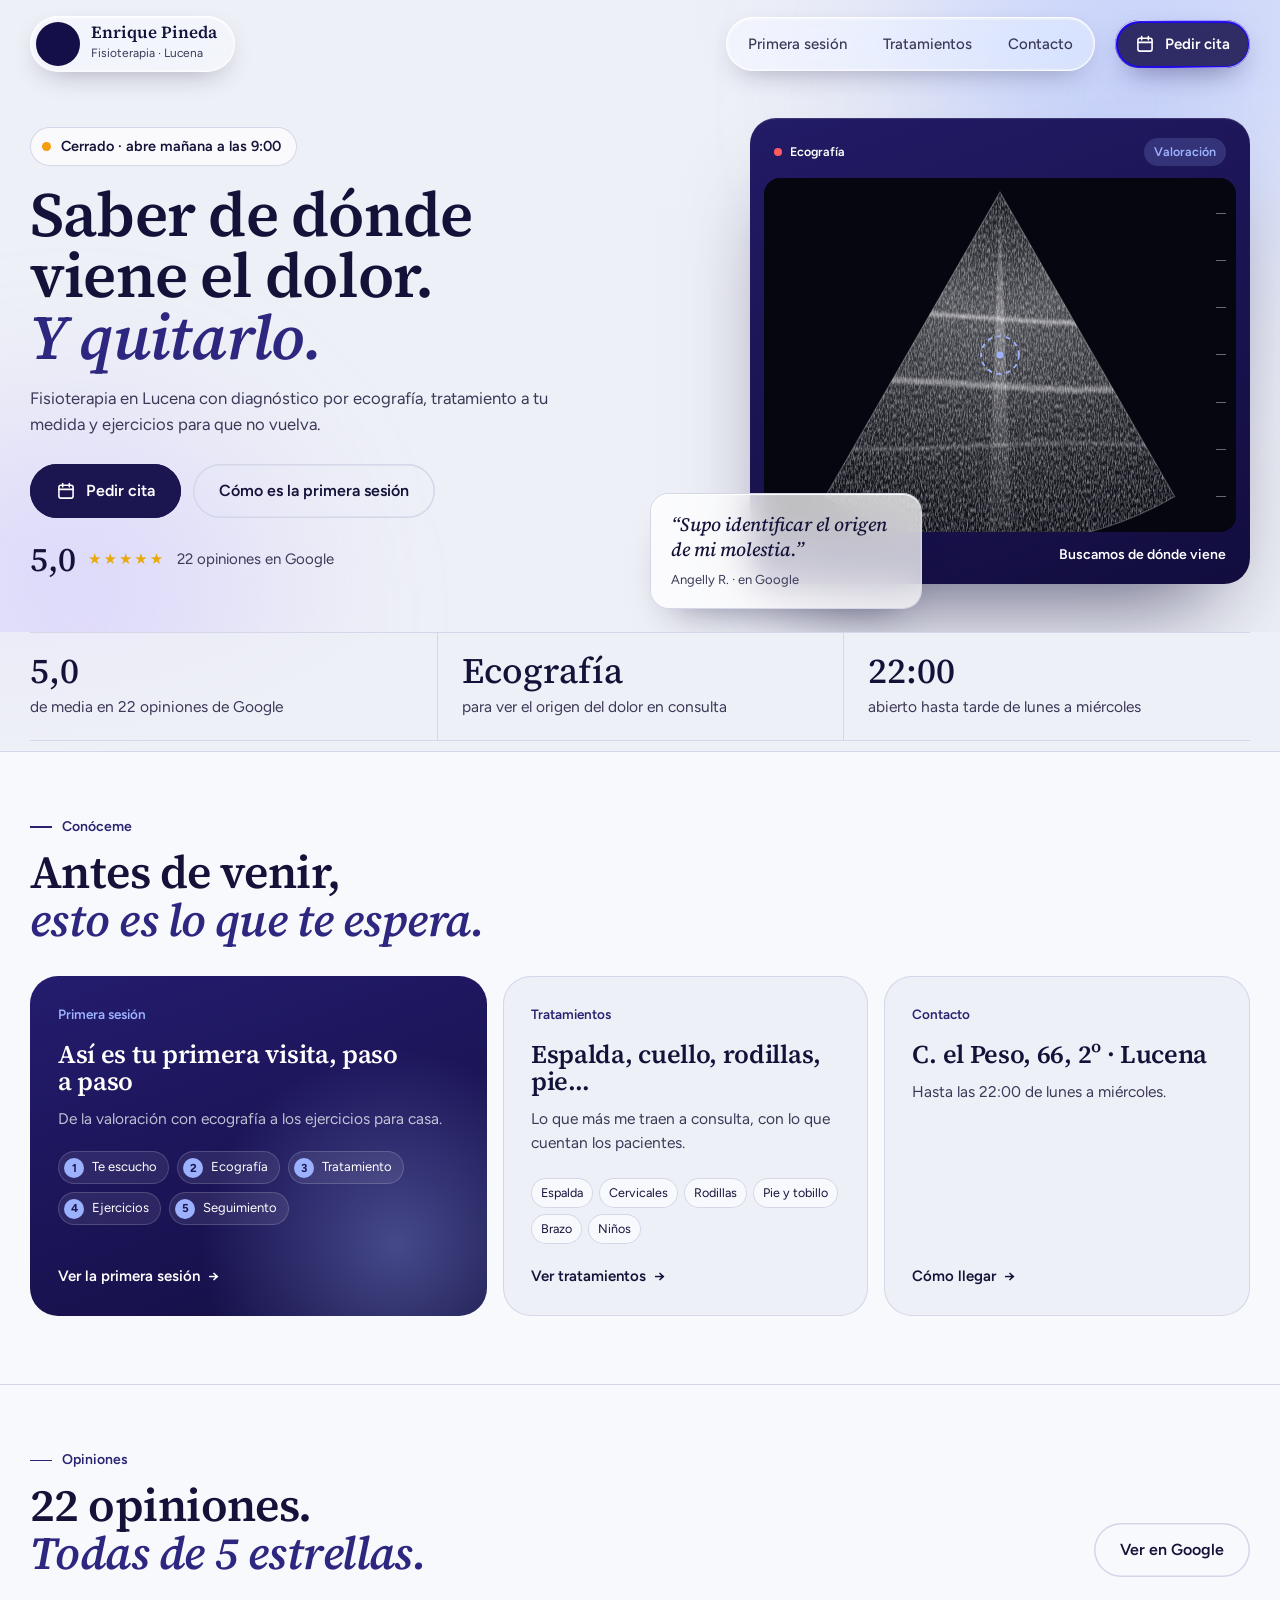
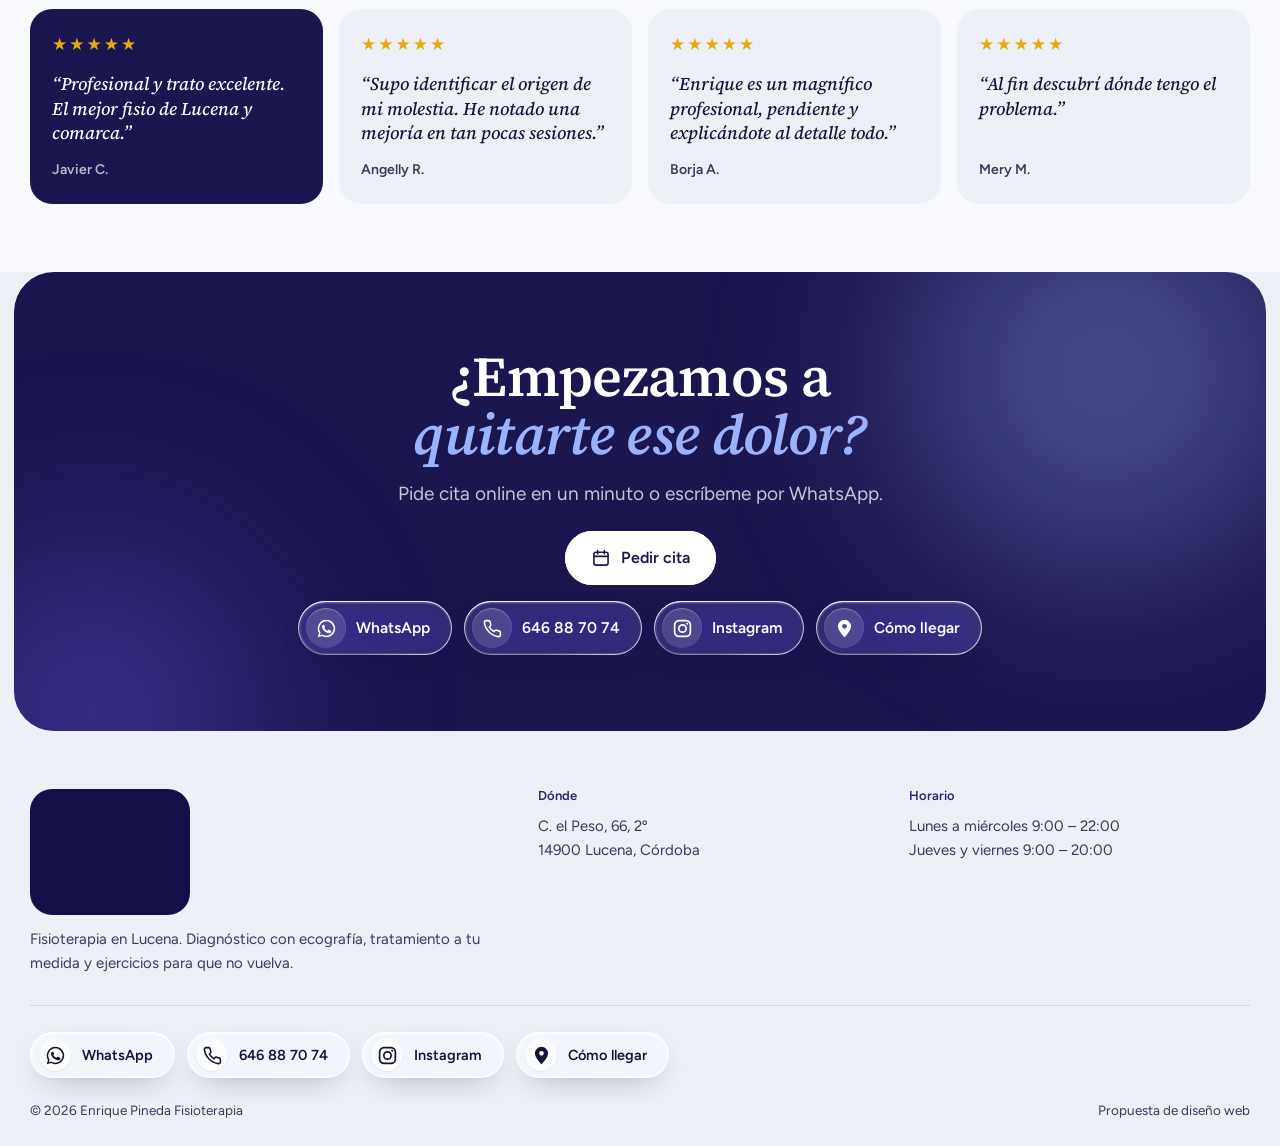
==== index.html @ 6dbaeec6 "Títulos con el corte de texto de la fuente, más legibles Co-Authored-By: Claude Opus 5.5 <noreply@an" ====
<!doctype html><html lang="es"><head><meta charset="utf-8"><meta name="viewport" content="width=device-width,initial-scale=1">
<title>Enrique Pineda Fisioterapia · Fisio en Lucena</title><meta name="description" content="Fisioterapia en Lucena con diagnóstico por ecografía. 5,0 en Google. Abierto de lunes a miércoles hasta las 22:00."><meta name="theme-color" content="#F3F4F9">
<meta property="og:title" content="Enrique Pineda Fisioterapia · Fisio en Lucena"><meta property="og:description" content="Fisioterapia en Lucena con diagnóstico por ecografía. 5,0 en Google. Abierto de lunes a miércoles hasta las 22:00.">
<link rel="preconnect" href="https://fonts.googleapis.com"><link rel="preconnect" href="https://fonts.gstatic.com" crossorigin>
<link href="https://fonts.googleapis.com/css2?family=Source+Serif+4:ital,opsz,wght@0,8..60,400..700;1,8..60,400..600&family=Figtree:wght@400;500;600;700&display=swap" rel="stylesheet"><link rel="stylesheet" href="styles.css?v=9">
<link rel="icon" href="data:image/svg+xml,%3Csvg xmlns='http://www.w3.org/2000/svg' viewBox='0 0 32 32'%3E%3Crect width='32' height='32' rx='8' fill='%231B1550'/%3E%3Ctext x='16' y='22' font-family='Georgia' font-size='15' text-anchor='middle' fill='white'%3EEP%3C/text%3E%3C/svg%3E">
</head><body class="p-index">
<header class="top"><div class="wrap tin">
 <a class="logo vidrio" href="index.html?v=5" aria-label="Enrique Pineda Fisioterapia, inicio"><span class="lg-m"><img src="https://lh3.googleusercontent.com/gps-cs-s/ANWiy9TDPPx5HN5voLu350yyLnsIli0tbsr5EGFkxHIJ2i8C45ZOpgxBuerLYftpqGaePZYivNSWUARKgz8eI27tW5CN52xgbGE5AcU-4WLko_1ixAPlxbzzcXPRCS9EcOjyDguggU-z=w600-k-no" alt="" width="143" height="254"></span><span class="lg-t"><b>Enrique Pineda</b><small>Fisioterapia · Lucena</small></span></a>
 <nav class="nav vidrio" aria-label="Principal"><a href="primera-sesion.html?v=5">Primera sesión</a><a href="tratamientos.html?v=5">Tratamientos</a><a href="contacto.html?v=5">Contacto</a></nav>
 <a class="btn pri hcta vidrio" href="reservar.html?v=5"><svg viewBox="0 0 24 24" aria-hidden="true"><g fill="none" stroke="currentColor" stroke-width="1.9" stroke-linecap="round"><rect x="3.5" y="5" width="17" height="15.5" rx="2.5"/><path d="M3.5 10h17M8 3v4M16 3v4"/></g></svg> Pedir cita</a>
 <button class="burger vidrio" aria-label="Abrir menú" aria-expanded="false" aria-controls="mm"><i></i><i></i></button>
</div></header>
<div class="mm" id="mm" aria-hidden="true"><a class="ml" href="primera-sesion.html?v=5">Primera sesión</a><a class="ml" href="tratamientos.html?v=5">Tratamientos</a><a class="ml" href="contacto.html?v=5">Contacto</a><a class="btn pri" href="reservar.html?v=5">Pedir cita</a></div>
<main>
<section class="hero"><div class="capas" aria-hidden="true"><i></i><i></i></div>
 <div class="wrap hg">
  <div class="htx">
   <p class="estado rv" data-open><span class="dot"></span><span>Lunes a miércoles hasta las 22:00</span></p>
   <h1 class="rv">Saber de dónde<br>viene el dolor.<br><em>Y quitarlo.</em></h1>
   <p class="lead rv">Fisioterapia en Lucena con diagnóstico por ecografía, tratamiento a tu medida y ejercicios para que no vuelva.</p>
   <div class="hb rv"><a class="btn pri" href="reservar.html?v=5"><svg viewBox="0 0 24 24" aria-hidden="true"><g fill="none" stroke="currentColor" stroke-width="1.9" stroke-linecap="round"><rect x="3.5" y="5" width="17" height="15.5" rx="2.5"/><path d="M3.5 10h17M8 3v4M16 3v4"/></g></svg> Pedir cita</a><a class="btn gh" href="primera-sesion.html?v=5">Cómo es la primera sesión</a></div>
   <div class="nota rv"><b>5,0</b><span class="est">★★★★★</span><span>22 opiniones en Google</span></div>
  </div>
  <div class="hfig rv"><div class="eco m1" aria-hidden="true">
 <div class="eco-bar"><span><i></i>Ecografía</span><span data-eco-paso>Valoración</span></div>
 <div class="eco-pan">
  <svg viewBox="0 0 400 300" preserveAspectRatio="xMidYMid meet">
   <defs>
    <filter id="ruidom1" x="0" y="0" width="100%" height="100%"><feTurbulence type="fractalNoise" baseFrequency=".9 .25" numOctaves="3" seed="7"/><feColorMatrix values="0 0 0 0 1  0 0 0 0 1  0 0 0 0 1  0 0 0 1.6 -.55"/></filter>
    <radialGradient id="conom1" cx="200" cy="10" r="300" gradientUnits="userSpaceOnUse"><stop offset="0" stop-color="#fff" stop-opacity=".05"/><stop offset=".35" stop-color="#fff" stop-opacity=".28"/><stop offset=".7" stop-color="#fff" stop-opacity=".12"/><stop offset="1" stop-color="#fff" stop-opacity=".02"/></radialGradient>
    <clipPath id="abanicom1"><path d="M200 12 L52 270 A 296 296 0 0 0 348 270 Z"/></clipPath>
   </defs>
   <g clip-path="url(#abanicom1)">
    <rect width="400" height="300" fill="#05060F"/>
    <rect width="400" height="300" fill="url(#conom1)"/>
    <rect width="400" height="300" filter="url(#ruidom1)" opacity=".55" class="eco-ruido"/>
    <path class="eco-capa" d="M40 120 C 120 100, 280 140, 360 115" />
    <path class="eco-capa c2" d="M40 175 C 140 160, 250 195, 360 170" />
    <path class="eco-capa c3" d="M40 228 C 130 236, 270 214, 360 232" />
    <g class="eco-barrido"><path d="M200 12 L190 300 L210 300 Z" fill="url(#conom1)"/></g>
   </g>
   <path d="M200 12 L52 270 A 296 296 0 0 0 348 270 Z" fill="none" stroke="rgba(255,255,255,.25)" stroke-width="1"/>
   <g class="eco-diana" data-diana transform="translate(200 150)"><circle r="16" fill="none" stroke="#9DB2FF" stroke-width="1.5" stroke-dasharray="4 4"/><circle r="3" fill="#9DB2FF"/></g>
  </svg>
  <div class="eco-esc"><i style="--k:0"></i><i style="--k:1"></i><i style="--k:2"></i><i style="--k:3"></i><i style="--k:4"></i><i style="--k:5"></i><i style="--k:6"></i></div>
 </div>
 <div class="eco-pie"><span>Lucena</span><span data-eco-txt>Buscamos de dónde viene</span></div>
</div>
   <figure class="cita"><blockquote>“Supo identificar el origen de mi molestia.”</blockquote><figcaption>Angelly R. · en Google</figcaption></figure>
  </div>
 </div>
</section>

<section class="datos"><div class="wrap dg">
 <div class="rv"><b>5,0</b><span>de media en 22 opiniones de Google</span></div>
 <div class="rv"><b>Ecografía</b><span>para ver el origen del dolor en consulta</span></div>
 <div class="rv"><b>22:00</b><span>abierto hasta tarde de lunes a miércoles</span></div>
</div></section>

<section class="sec explora"><div class="wrap">
 <div class="sh"><p class="kick rv">Conóceme</p><h2 class="rv">Antes de venir,<br><em>esto es lo que te espera.</em></h2></div>
 <div class="xg">
  <a class="xc xc-1 rv" href="primera-sesion.html?v=5"><span class="xc-k">Primera sesión</span><h3>Así es tu primera visita, paso a paso</h3><p>De la valoración con ecografía a los ejercicios para casa.</p><ol class="xc-mini"><li>Te escucho</li><li>Ecografía</li><li>Tratamiento</li><li>Ejercicios</li><li>Seguimiento</li></ol><span class="xc-go">Ver la primera sesión</span></a>
  <a class="xc xc-2 rv" href="tratamientos.html?v=5"><span class="xc-k">Tratamientos</span><h3>Espalda, cuello, rodillas, pie…</h3><p>Lo que más me traen a consulta, con lo que cuentan los pacientes.</p><div class="xc-tags"><span>Espalda</span><span>Cervicales</span><span>Rodillas</span><span>Pie y tobillo</span><span>Brazo</span><span>Niños</span></div><span class="xc-go">Ver tratamientos</span></a>
  <a class="xc xc-3 rv" href="contacto.html?v=5"><span class="xc-k">Contacto</span><h3>C. el Peso, 66, 2º · Lucena</h3><p>Hasta las 22:00 de lunes a miércoles.</p><span class="xc-go">Cómo llegar</span></a>
 </div>
</div></section>

<section class="sec opin"><div class="wrap">
 <div class="sh fila"><div><p class="kick rv">Opiniones</p><h2 class="rv">22 opiniones.<br><em>Todas de 5 estrellas.</em></h2></div>
  <a class="btn gh rv" href="https://www.google.com/maps/search/?api=1&query=Enrique+Pineda+Fisioterapia+Lucena" target="_blank" rel="noopener">Ver en Google</a></div>
 <div class="og"><figure class="op rv"><span class="est">★★★★★</span><blockquote>“Profesional y trato excelente. El mejor fisio de Lucena y comarca.”</blockquote><figcaption>Javier C.</figcaption></figure><figure class="op rv"><span class="est">★★★★★</span><blockquote>“Supo identificar el origen de mi molestia. He notado una mejoría en tan pocas sesiones.”</blockquote><figcaption>Angelly R.</figcaption></figure><figure class="op rv"><span class="est">★★★★★</span><blockquote>“Enrique es un magnífico profesional, pendiente y explicándote al detalle todo.”</blockquote><figcaption>Borja A.</figcaption></figure><figure class="op rv"><span class="est">★★★★★</span><blockquote>“Al fin descubrí dónde tengo el problema.”</blockquote><figcaption>Mery M.</figcaption></figure></div>
</div></section>

<section class="cierre"><div class="capas" aria-hidden="true"><i></i><i></i></div><div class="wrap ci">
 <h2 class="rv">¿Empezamos a<br><em>quitarte ese dolor?</em></h2>
 <p class="rv">Pide cita online en un minuto o escríbeme por WhatsApp.</p>
 <div class="hb rv"><a class="btn claro" href="reservar.html?v=5"><svg viewBox="0 0 24 24" aria-hidden="true"><g fill="none" stroke="currentColor" stroke-width="1.9" stroke-linecap="round"><rect x="3.5" y="5" width="17" height="15.5" rx="2.5"/><path d="M3.5 10h17M8 3v4M16 3v4"/></g></svg> Pedir cita</a></div>
 <div class="redes rv ci-r"><a class="rd rd-wa" href="https://wa.me/34646887074" target="_blank" rel="noopener"><span class="rd-i"><svg viewBox="0 0 24 24" aria-hidden="true"><path fill="currentColor" d="M12 2a10 10 0 0 0-8.6 15.1L2 22l5-1.3A10 10 0 1 0 12 2zm0 18.2c-1.5 0-3-.4-4.3-1.2l-.3-.2-3 .8.8-2.9-.2-.3A8.2 8.2 0 1 1 12 20.2zm4.5-6.1c-.2-.1-1.5-.7-1.7-.8-.2-.1-.4-.1-.6.1l-.8 1c-.1.2-.3.2-.5.1a6.7 6.7 0 0 1-3.3-2.9c-.3-.4.2-.4.7-1.4.1-.2 0-.3 0-.4l-.8-1.8c-.2-.5-.4-.4-.6-.4h-.5a1 1 0 0 0-.7.3c-.2.3-.9.9-.9 2.2s1 2.6 1.1 2.7c.1.2 1.9 2.9 4.6 4 1.7.7 2.4.8 3.2.7.5-.1 1.5-.6 1.8-1.2.2-.6.2-1.1.1-1.2l-.5-.3z"/></svg></span><span>WhatsApp</span></a><a class="rd rd-tl" href="tel:+34646887074"><span class="rd-i"><svg viewBox="0 0 24 24" aria-hidden="true"><path fill="none" stroke="currentColor" stroke-width="1.8" stroke-linejoin="round" d="M21 16.6v2.8a1.9 1.9 0 0 1-2.1 1.9A18.6 18.6 0 0 1 2.7 5.1 1.9 1.9 0 0 1 4.6 3h2.8a1.9 1.9 0 0 1 1.9 1.6c.1.9.4 1.8.7 2.6a1.9 1.9 0 0 1-.4 2L8.4 10.4a15 15 0 0 0 5.2 5.2l1.2-1.2a1.9 1.9 0 0 1 2-.4c.8.3 1.7.6 2.6.7a1.9 1.9 0 0 1 1.6 1.9z"/></svg></span><span>646 88 70 74</span></a><a class="rd rd-ig" href="https://www.instagram.com/enriquepinedafisioterapia/" target="_blank" rel="noopener"><span class="rd-i"><svg viewBox="0 0 24 24" aria-hidden="true"><g fill="none" stroke="currentColor" stroke-width="1.9"><rect x="3" y="3" width="18" height="18" rx="5"/><circle cx="12" cy="12" r="4.2"/></g><circle cx="17.4" cy="6.6" r="1.2" fill="currentColor"/></svg></span><span>Instagram</span></a><a class="rd rd-gm" href="https://www.google.com/maps/search/?api=1&query=Enrique+Pineda+Fisioterapia+Lucena" target="_blank" rel="noopener"><span class="rd-i"><svg viewBox="0 0 24 24" aria-hidden="true"><path fill="currentColor" d="M12 2a7.5 7.5 0 0 0-7.5 7.5c0 5.6 7.5 12.5 7.5 12.5s7.5-6.9 7.5-12.5A7.5 7.5 0 0 0 12 2zm0 10.2a2.7 2.7 0 1 1 0-5.4 2.7 2.7 0 0 1 0 5.4z"/></svg></span><span>Cómo llegar</span></a></div>
</div></section>
</main>
<footer class="pie"><div class="wrap">
 <div class="pie-g">
  <div><a class="logo-full" href="index.html?v=5" aria-label="Enrique Pineda Fisioterapia, inicio"><img src="https://lh3.googleusercontent.com/gps-cs-s/ANWiy9TDPPx5HN5voLu350yyLnsIli0tbsr5EGFkxHIJ2i8C45ZOpgxBuerLYftpqGaePZYivNSWUARKgz8eI27tW5CN52xgbGE5AcU-4WLko_1ixAPlxbzzcXPRCS9EcOjyDguggU-z=w600-k-no" alt="Logotipo de Enrique Pineda Fisioterapia" width="480" height="848"></a><p>Fisioterapia en Lucena. Diagnóstico con ecografía, tratamiento a tu medida y ejercicios para que no vuelva.</p></div>
  <div><h4>Dónde</h4><p><a href="https://www.google.com/maps/search/?api=1&query=Enrique+Pineda+Fisioterapia+Lucena" target="_blank" rel="noopener">C. el Peso, 66, 2º<br>14900 Lucena, Córdoba</a></p></div>
  <div><h4>Horario</h4><p>Lunes a miércoles 9:00 – 22:00<br>Jueves y viernes 9:00 – 20:00</p></div>
 </div>
 <div class="redes pie-r"><a class="rd rd-wa" href="https://wa.me/34646887074" target="_blank" rel="noopener"><span class="rd-i"><svg viewBox="0 0 24 24" aria-hidden="true"><path fill="currentColor" d="M12 2a10 10 0 0 0-8.6 15.1L2 22l5-1.3A10 10 0 1 0 12 2zm0 18.2c-1.5 0-3-.4-4.3-1.2l-.3-.2-3 .8.8-2.9-.2-.3A8.2 8.2 0 1 1 12 20.2zm4.5-6.1c-.2-.1-1.5-.7-1.7-.8-.2-.1-.4-.1-.6.1l-.8 1c-.1.2-.3.2-.5.1a6.7 6.7 0 0 1-3.3-2.9c-.3-.4.2-.4.7-1.4.1-.2 0-.3 0-.4l-.8-1.8c-.2-.5-.4-.4-.6-.4h-.5a1 1 0 0 0-.7.3c-.2.3-.9.9-.9 2.2s1 2.6 1.1 2.7c.1.2 1.9 2.9 4.6 4 1.7.7 2.4.8 3.2.7.5-.1 1.5-.6 1.8-1.2.2-.6.2-1.1.1-1.2l-.5-.3z"/></svg></span><span>WhatsApp</span></a><a class="rd rd-tl" href="tel:+34646887074"><span class="rd-i"><svg viewBox="0 0 24 24" aria-hidden="true"><path fill="none" stroke="currentColor" stroke-width="1.8" stroke-linejoin="round" d="M21 16.6v2.8a1.9 1.9 0 0 1-2.1 1.9A18.6 18.6 0 0 1 2.7 5.1 1.9 1.9 0 0 1 4.6 3h2.8a1.9 1.9 0 0 1 1.9 1.6c.1.9.4 1.8.7 2.6a1.9 1.9 0 0 1-.4 2L8.4 10.4a15 15 0 0 0 5.2 5.2l1.2-1.2a1.9 1.9 0 0 1 2-.4c.8.3 1.7.6 2.6.7a1.9 1.9 0 0 1 1.6 1.9z"/></svg></span><span>646 88 70 74</span></a><a class="rd rd-ig" href="https://www.instagram.com/enriquepinedafisioterapia/" target="_blank" rel="noopener"><span class="rd-i"><svg viewBox="0 0 24 24" aria-hidden="true"><g fill="none" stroke="currentColor" stroke-width="1.9"><rect x="3" y="3" width="18" height="18" rx="5"/><circle cx="12" cy="12" r="4.2"/></g><circle cx="17.4" cy="6.6" r="1.2" fill="currentColor"/></svg></span><span>Instagram</span></a><a class="rd rd-gm" href="https://www.google.com/maps/search/?api=1&query=Enrique+Pineda+Fisioterapia+Lucena" target="_blank" rel="noopener"><span class="rd-i"><svg viewBox="0 0 24 24" aria-hidden="true"><path fill="currentColor" d="M12 2a7.5 7.5 0 0 0-7.5 7.5c0 5.6 7.5 12.5 7.5 12.5s7.5-6.9 7.5-12.5A7.5 7.5 0 0 0 12 2zm0 10.2a2.7 2.7 0 1 1 0-5.4 2.7 2.7 0 0 1 0 5.4z"/></svg></span><span>Cómo llegar</span></a></div>
 <div class="pie-b"><span>© 2026 Enrique Pineda Fisioterapia</span><span>Propuesta de diseño web</span></div>
</div></footer>
<script>window.EP_HOURS=[[["9:00", "22:00"]], [["9:00", "22:00"]], [["9:00", "22:00"]], [["9:00", "20:00"]], [["9:00", "20:00"]], [], []];window.EP_WA="https://wa.me/34646887074";</script>
<script src="app.js?v=5"></script></body></html>
---- styles.css ----
:root{
 --papel:#EEF0F7;--blanco:#F8F9FD;--marino:#1B1550;--marino2:#2A2370;--hielo:#DFE4F5;--luz:#9DB2FF;
 --tinta:#15123A;--tinta2:#3B3958;--linea:#D3D7E8;
 --s:"Source Serif 4",Georgia,serif;--b:"Figtree",system-ui,sans-serif;--ease:cubic-bezier(.2,.75,.2,1)
}
*,*::before,*::after{box-sizing:border-box;margin:0;padding:0}
html{overflow-x:clip;scroll-behavior:smooth;-webkit-text-size-adjust:100%}
body{font:400 17px/1.6 var(--b);color:var(--tinta);background:var(--papel);-webkit-font-smoothing:antialiased;overflow-x:clip}
img{display:block;max-width:100%}
a{color:inherit}
h1,h2,h3{font-family:var(--s);font-weight:500;letter-spacing:-.02em;line-height:1;font-optical-sizing:auto}
h1 em,h2 em{font-style:italic;font-weight:400;color:var(--marino2)}
h2{font-size:clamp(42px,5.4vw,76px)}
.wrap{width:min(1220px,100% - 48px);margin-inline:auto;position:relative}
.kick{display:flex;align-items:center;gap:10px;font:600 14px/1 var(--b);color:var(--marino2);margin-bottom:22px}
.kick::before{content:"";width:22px;height:1.5px;background:currentColor}
.lead{font-size:clamp(17px,1.5vw,20px);line-height:1.55;color:var(--tinta2);max-width:32em}
.mu{color:var(--tinta2)}.sm{font-size:14px}
:focus-visible{outline:2px solid var(--marino2);outline-offset:3px;border-radius:6px}

/* botones */
.btn{--bg:var(--marino);--fg:#fff;display:inline-flex;align-items:center;justify-content:center;gap:10px;height:54px;padding:0 26px;border-radius:999px;border:0;background:var(--bg);color:var(--fg);box-shadow:inset 0 0 0 1.5px var(--bd,var(--bg));font:600 16px/1 var(--b);text-decoration:none;cursor:pointer;transition:background .25s,color .25s,box-shadow .25s,transform .2s var(--ease)}
.btn svg{width:20px;height:20px}
.btn:active{transform:scale(.97)}
.btn.pri:hover{--bg:var(--marino2)}
.btn.gh{--bg:transparent;--fg:var(--tinta);--bd:var(--linea)}
.btn.gh:hover{--bd:var(--tinta)}
.btn.claro{--bg:#fff;--fg:var(--marino)}
.btn.claro:hover{--bg:var(--hielo)}
.btn.full{width:100%}
.btn:disabled{opacity:.4;cursor:not-allowed}
.hb{display:flex;flex-wrap:wrap;gap:12px}

/* vidrio del header: los bordes reflejan lo de detrás */
.vidrio{position:relative;isolation:isolate;--ang:135deg;background:rgba(255,255,255,.32);backdrop-filter:blur(16px) saturate(1.7);-webkit-backdrop-filter:blur(16px) saturate(1.7);box-shadow:inset 0 1px 1px rgba(255,255,255,.75),inset 0 -1px 1px rgba(255,255,255,.2),0 10px 30px -14px rgba(21,18,58,.45)}
.vidrio::before,.rd::before{content:"";position:absolute;inset:0;border-radius:inherit;padding:2.5px;backdrop-filter:blur(.6px) brightness(1.55) saturate(2.4) contrast(1.15);-webkit-backdrop-filter:blur(.6px) brightness(1.55) saturate(2.4) contrast(1.15);-webkit-mask:linear-gradient(#000 0 0) content-box,linear-gradient(#000 0 0);-webkit-mask-composite:xor;mask:linear-gradient(#000 0 0) content-box exclude,linear-gradient(#000 0 0);pointer-events:none;z-index:1}
.vidrio::after,.rd::after{content:"";position:absolute;inset:0;border-radius:inherit;padding:1.2px;background:linear-gradient(var(--ang),rgba(255,255,255,.95),rgba(255,255,255,.08) 32%,rgba(255,255,255,0) 55%,rgba(255,255,255,.55) 85%,rgba(255,255,255,.9));-webkit-mask:linear-gradient(#000 0 0) content-box,linear-gradient(#000 0 0);-webkit-mask-composite:xor;mask:linear-gradient(#000 0 0) content-box exclude,linear-gradient(#000 0 0);pointer-events:none;z-index:2}

/* cabecera */
.top{position:sticky;top:0;z-index:50;padding-top:12px}
.tin{display:flex;align-items:center;gap:20px;height:64px}
.logo{display:flex;align-items:center;gap:11px;text-decoration:none;color:var(--tinta)}
.logo.vidrio{padding:6px 18px 6px 6px;border-radius:999px}
.lg-m{position:relative;flex:none;width:44px;height:44px;border-radius:50%;overflow:hidden;background:#140F48}
.lg-m img{position:absolute;width:104px;max-width:none;height:auto;left:-30px;top:-45px}
.lg-t b{display:block;font:600 17px/1.05 var(--s)}
.lg-t small{display:block;font-size:12px;color:var(--tinta2);margin-top:2px}
.nav.vidrio{display:flex;gap:2px;margin-left:auto;padding:5px;border-radius:999px}
.nav a{padding:10px 17px;border-radius:999px;font-weight:500;font-size:15px;text-decoration:none;color:var(--tinta2);transition:background .25s,color .25s}
.nav a:hover{color:var(--tinta);background:rgba(255,255,255,.6)}
.nav a[aria-current=page]{background:var(--marino);color:#fff}
.hcta.vidrio{height:48px;padding:0 20px;font-size:15px;background:rgba(27,21,80,.88);box-shadow:inset 0 1px 1px rgba(255,255,255,.35),0 12px 30px -12px rgba(27,21,80,.6)}
.burger{display:none;margin-left:auto;width:48px;height:48px;border:0;border-radius:999px;cursor:pointer}
.burger i{position:absolute;left:15px;right:15px;height:1.8px;background:var(--tinta);z-index:3;transition:transform .3s var(--ease)}
.burger i:first-child{top:20px}.burger i:last-child{top:27px}
.burger[aria-expanded=true] i:first-child{transform:translateY(3.5px) rotate(45deg)}
.burger[aria-expanded=true] i:last-child{transform:translateY(-3.5px) rotate(-45deg)}
.mm{position:fixed;inset:76px 0 0;z-index:49;background:rgba(243,244,249,.96);backdrop-filter:blur(18px);padding:24px 16px;display:flex;flex-direction:column;opacity:0;visibility:hidden;transform:translateY(-8px);transition:.3s var(--ease)}
.mm.on{opacity:1;visibility:visible;transform:none}
.mm a.ml{font:500 36px/1.15 var(--s);text-decoration:none;padding:12px 0;border-bottom:1px solid var(--linea)}
.mm .btn{margin-top:24px}

/* capas de luz */
.capas{position:absolute;inset:0;overflow:hidden;pointer-events:none;z-index:0}
.capas i{position:absolute;border-radius:50%;filter:blur(70px)}
.capas i:first-child{width:640px;height:640px;right:-160px;top:-220px;background:radial-gradient(circle,rgba(157,178,255,.55),transparent 66%);animation:d1 22s ease-in-out infinite alternate}
.capas i:last-child{width:560px;height:560px;left:-200px;bottom:-260px;background:radial-gradient(circle,rgba(200,190,255,.5),transparent 66%);animation:d2 26s ease-in-out infinite alternate}
@keyframes d1{to{transform:translate(-80px,90px) scale(1.1)}}
@keyframes d2{to{transform:translate(110px,-60px) scale(.92)}}

/* hero */
.hero{position:relative;margin-top:-76px;padding:150px 0 90px;overflow:hidden;isolation:isolate}
.hero>.wrap{z-index:1}
.hg{display:grid;grid-template-columns:1.05fr .95fr;gap:56px;align-items:center}
.estado{display:inline-flex;align-items:center;gap:10px;padding:8px 16px 8px 12px;border-radius:999px;background:rgba(255,255,255,.7);box-shadow:inset 0 0 0 1px var(--linea);font-size:14.5px;font-weight:600;margin-bottom:26px}
.estado .dot{width:9px;height:9px;border-radius:50%;background:#22C55E;box-shadow:0 0 0 0 rgba(34,197,94,.5);animation:late 2s infinite}
.estado.cl .dot{background:#F59E0B;animation:none}
@keyframes late{70%{box-shadow:0 0 0 9px rgba(34,197,94,0)}}
.hero h1{font-size:clamp(50px,6.6vw,96px);margin-bottom:26px;line-height:.98}
.hero h1 em{display:inline-block}
.hero .lead{margin-bottom:34px}
.nota{display:flex;align-items:center;gap:12px;margin-top:36px;font-size:15px;color:var(--tinta2)}
.nota b{font:500 34px/1 var(--s);color:var(--tinta)}
.est{color:#E8A90C;letter-spacing:2px}
.hfig{position:relative}
.cita{position:absolute;left:-46px;bottom:-34px;max-width:270px;padding:18px 20px;border-radius:18px;background:rgba(255,255,255,.75);backdrop-filter:blur(16px);-webkit-backdrop-filter:blur(16px);box-shadow:inset 0 1px 1px #fff,0 0 0 1px var(--linea),0 24px 40px -24px rgba(21,18,58,.5);animation:flota 7s ease-in-out infinite}
.cita blockquote{font:italic 500 19px/1.3 var(--s)}
.cita figcaption{font-size:13px;color:var(--tinta2);margin-top:8px}
@keyframes flota{50%{transform:translateY(-10px)}}

/* monitor de ecografía */
.eco{border-radius:26px;background:linear-gradient(160deg,#221B66,#120D3E);padding:14px;box-shadow:0 50px 90px -40px rgba(21,18,58,.7),inset 0 1px 1px rgba(255,255,255,.15);color:#fff}
.eco-bar,.eco-pie{display:flex;justify-content:space-between;align-items:center;padding:6px 10px 12px;font-size:12.5px;font-weight:600;color:rgba(255,255,255,.7)}
.eco-pie{padding:12px 10px 4px}
.eco-bar span:first-child{display:flex;align-items:center;gap:8px;color:#fff}
.eco-bar span:first-child i{width:8px;height:8px;border-radius:50%;background:#FF5A5F;animation:rec 1.4s infinite}
@keyframes rec{50%{opacity:.25}}
.eco-bar [data-eco-paso]{padding:4px 10px;border-radius:999px;background:rgba(157,178,255,.18);color:var(--luz)}
.eco-pie [data-eco-txt]{color:#fff;font-size:14px}
.eco-pan{position:relative;border-radius:16px;overflow:hidden;background:#05060F}
.eco-pan svg{display:block;width:100%;height:auto}
.eco-capa{fill:none;stroke:rgba(255,255,255,.55);stroke-width:3;filter:blur(1.2px)}
.eco-capa.c2{stroke:rgba(255,255,255,.38);stroke-width:5}
.eco-capa.c3{stroke:rgba(255,255,255,.3);stroke-width:2}
.eco-barrido{transform-origin:200px 12px;animation:barre 4.5s ease-in-out infinite alternate}
@keyframes barre{from{transform:rotate(-27deg)}to{transform:rotate(27deg)}}
.eco-ruido{animation:parpa .18s steps(2) infinite}
@keyframes parpa{50%{opacity:.48}}
.eco-diana{transition:transform 1s var(--ease)}
.eco-diana circle:first-child{transform-origin:0 0;animation:diana 1.8s ease-in-out infinite}
@keyframes diana{50%{transform:scale(1.25);opacity:.6}}
.eco-esc{position:absolute;right:10px;top:10%;bottom:10%;display:flex;flex-direction:column;justify-content:space-between}
.eco-esc i{display:block;width:10px;height:1px;background:rgba(255,255,255,.4)}

/* datos */
.datos{padding:10px 0 40px}
.dg{display:grid;grid-template-columns:repeat(3,1fr);border-top:1px solid var(--linea);border-bottom:1px solid var(--linea)}
.dg>div{padding:30px 28px;display:flex;flex-direction:column;gap:6px}
.dg>div+div{border-left:1px solid var(--linea)}
.dg>div:first-child{padding-left:0}
.dg b{font:500 clamp(34px,3.6vw,50px)/1 var(--s)}
.dg span{color:var(--tinta2);font-size:15.5px}

/* primera sesión: escena fijada */
.historia{position:relative;height:520vh;background:var(--blanco);border-top:1px solid var(--linea)}
.hs-stage{position:sticky;top:0;height:100vh;overflow:hidden;display:flex;align-items:center}
.hs-g{display:grid;grid-template-columns:1fr 1fr;gap:60px;align-items:center;padding-top:40px}
.hs-t{position:relative;padding-left:32px}
.hs-barra{position:absolute;left:0;top:44px;bottom:0;width:3px;border-radius:3px;background:var(--linea);overflow:hidden}
.hs-barra i{position:absolute;inset:0;background:var(--marino);transform-origin:top;transform:scaleY(0)}
.hs-pasos{list-style:none;position:relative;min-height:440px}
.hs-pasos li{position:absolute;inset:0 0 auto 0;will-change:transform,opacity}
.hs-pasos li>span{display:block;font:600 14px/1 var(--b);color:var(--marino2);margin-bottom:16px}
.hs-pasos h2{font-size:clamp(40px,4.6vw,66px);margin-bottom:18px}
.hs-pasos p{font-size:18.5px;color:var(--tinta2);max-width:26em}
.hs-pasos blockquote{margin-top:26px;padding:18px 22px;border-radius:16px;background:var(--papel);font:italic 500 20px/1.35 var(--s);max-width:28em;box-shadow:inset 3px 0 0 var(--marino)}
.hs-pasos cite{display:block;font:500 13.5px/1 var(--b);font-style:normal;color:var(--tinta2);margin-top:10px}

/* qué trato */
.sec{position:relative;padding:120px 0}
.sh{margin-bottom:54px;max-width:760px}
.sh.fila{max-width:none;display:flex;justify-content:space-between;align-items:flex-end;gap:24px}
.tg{display:grid;grid-template-columns:repeat(3,1fr);gap:16px}
.tc{position:relative;padding:30px 28px;border-radius:24px;background:var(--blanco);box-shadow:inset 0 0 0 1px var(--linea);display:flex;flex-direction:column;transition:transform .35s var(--ease),box-shadow .35s}
.tc:hover{transform:translateY(-4px);box-shadow:inset 0 0 0 1px var(--luz),0 26px 40px -30px rgba(21,18,58,.5)}
.tc-n{font:600 13px/1 var(--b);color:var(--marino2);margin-bottom:34px}
.tc h3{font-size:30px;margin-bottom:10px}
.tc p{color:var(--tinta2);font-size:15.5px;flex:1}
.tc blockquote{margin-top:22px;padding-top:18px;border-top:1px dashed var(--linea);font:italic 500 17px/1.35 var(--s)}
.tc cite{display:block;font:500 13px/1 var(--b);font-style:normal;color:var(--tinta2);margin-top:8px}

/* opiniones */
.opin{background:var(--blanco);border-top:1px solid var(--linea)}
.og{display:grid;grid-template-columns:repeat(4,1fr);gap:16px}
.op{padding:28px;border-radius:22px;background:var(--papel);display:flex;flex-direction:column;gap:14px}
.op blockquote{font:italic 500 20px/1.35 var(--s);flex:1}
.op figcaption{font-size:14px;font-weight:600;color:var(--tinta2)}
.op:first-child{background:var(--marino);color:#fff}
.op:first-child figcaption{color:rgba(255,255,255,.7)}

/* cierre */
.cierre{position:relative;padding:130px 0;background:var(--marino);color:#fff;text-align:center;overflow:hidden;isolation:isolate;margin:0 14px 14px;border-radius:40px}
.cierre .capas i:first-child{background:radial-gradient(circle,rgba(157,178,255,.45),transparent 66%)}
.cierre .capas i:last-child{background:radial-gradient(circle,rgba(120,100,255,.4),transparent 66%)}
.cierre>.wrap{z-index:1}
.cierre h2{font-size:clamp(44px,6vw,86px);margin-bottom:20px}
.cierre h2 em{color:var(--luz)}
.cierre p{color:rgba(255,255,255,.75);font-size:19px;margin-bottom:30px}
.cierre .hb{justify-content:center}

/* páginas interiores */
.ph{position:relative;margin-top:-76px;padding:170px 0 80px;overflow:hidden;isolation:isolate}
.ph>.wrap{z-index:1}
.ph h1{font-size:clamp(52px,7vw,104px);margin-bottom:22px}
.vg{display:grid;grid-template-columns:1fr 1.1fr;gap:60px;align-items:start}
.dir{font:500 clamp(30px,3vw,42px)/1.1 var(--s);margin-bottom:10px}
.hours{list-style:none;margin-bottom:16px}
.hours li{display:flex;justify-content:space-between;padding:12px 0;border-bottom:1px solid var(--linea)}
.hours b{font-weight:500}
.hours li.today{color:var(--marino2);font-weight:700}
.hours li.today span::after{content:" · hoy"}
.mapbox{height:520px;border-radius:26px;overflow:hidden;box-shadow:inset 0 0 0 1px var(--linea)}
.mapbox iframe{width:100%;height:100%;border:0;filter:saturate(.7) hue-rotate(10deg)}

/* botones de contacto: vidrio, color al pasar */
.redes{display:flex;flex-wrap:wrap;gap:12px}
.rd{--c:#25D366;--fg:#fff;--ang:135deg;position:relative;isolation:isolate;display:inline-flex;align-items:center;gap:10px;height:54px;padding:0 22px 0 8px;border-radius:999px;text-decoration:none;font:600 15.5px/1 var(--b);color:var(--tinta);background:rgba(255,255,255,.34);backdrop-filter:blur(16px) saturate(1.7);-webkit-backdrop-filter:blur(16px) saturate(1.7);box-shadow:inset 0 1px 1px rgba(255,255,255,.75),inset 0 -1px 1px rgba(255,255,255,.2),0 10px 30px -14px rgba(21,18,58,.45);transition:background .35s,color .3s,box-shadow .35s,transform .25s var(--ease)}
.rd-i{display:grid;place-items:center;width:40px;height:40px;border-radius:50%;background:rgba(255,255,255,.6);box-shadow:inset 0 1px 1px #fff,inset 0 0 0 1px rgba(21,18,58,.08);transition:background .35s}
.rd-i svg{width:21px;height:21px}
.rd:hover,.rd:focus-visible{background:var(--bgc,color-mix(in srgb,var(--c) 88%,transparent));color:var(--fg);box-shadow:inset 0 1px 1px rgba(255,255,255,.55),0 14px 30px -12px var(--c);transform:translateY(-2px)}
.rd:hover .rd-i,.rd:focus-visible .rd-i{background:rgba(255,255,255,.24)}
.rd-wa{--c:#25D366}.rd-tl{--c:#0A84FF}.rd-gm{--c:#EA4335}
.rd-ig{--c:#DD2A7B;--bgc:linear-gradient(45deg,#F58529,#DD2A7B 45%,#8134AF 75%,#515BD4)}
.cierre .rd{color:#fff;background:rgba(255,255,255,.1)}
.cierre .rd-i{background:rgba(255,255,255,.14);box-shadow:inset 0 1px 1px rgba(255,255,255,.3)}
.ci-r{justify-content:center;margin-top:16px}
.redes.grande{display:grid;grid-template-columns:repeat(4,1fr);gap:14px;margin-bottom:80px}
.redes.grande .rd{height:auto;flex-direction:column;align-items:flex-start;gap:30px;padding:22px;border-radius:24px;font:500 26px/1 var(--s)}
.redes.grande .rd-i{width:54px;height:54px}.redes.grande .rd-i svg{width:26px;height:26px}
.pie-r{padding:26px 0 0}.pie-r .rd{height:46px;font-size:14.5px}.pie-r .rd-i{width:34px;height:34px}

/* reservar */
.bk{display:grid;grid-template-columns:1fr 340px;gap:50px;align-items:start}
.bf{min-width:0}
.bf fieldset{border:0;margin:0 0 20px;padding:32px;background:var(--blanco);border-radius:26px;box-shadow:inset 0 0 0 1px var(--linea);min-width:0}
.bf legend{float:left;width:100%;display:flex;align-items:center;gap:14px;font:500 30px/1 var(--s);margin-bottom:22px}
.bf legend span{display:grid;place-items:center;width:36px;height:36px;border-radius:50%;background:var(--marino);color:#fff;font:600 15px/1 var(--b)}
.ops{clear:both;display:grid;grid-template-columns:1fr 1fr;gap:10px}
.opt{display:flex;flex-direction:column;align-items:flex-start;gap:4px;text-align:left;padding:16px 18px;border-radius:16px;border:0;box-shadow:inset 0 0 0 1.5px var(--linea);background:var(--papel);cursor:pointer;font:inherit;color:inherit;transition:.2s}
.opt b{font-weight:600}
.opt small{font-size:13.5px;color:var(--tinta2)}
.opt:hover{box-shadow:inset 0 0 0 1.5px var(--marino2)}
.opt.on{background:var(--marino);color:#fff;box-shadow:none}.opt.on small{color:rgba(255,255,255,.7)}
.days{clear:both;display:flex;gap:8px;overflow-x:auto;padding-bottom:10px;margin-bottom:16px}
.days button{flex:none;width:64px;padding:12px 0;border-radius:16px;border:0;box-shadow:inset 0 0 0 1.5px var(--linea);background:var(--papel);cursor:pointer;display:flex;flex-direction:column;align-items:center;gap:3px;font:inherit;color:inherit;transition:.2s}
.days small{font-size:12px;color:var(--tinta2)}
.days b{font:500 26px/1 var(--s)}
.days button:hover:not(:disabled){box-shadow:inset 0 0 0 1.5px var(--marino2)}
.days button.on{background:var(--marino);color:#fff;box-shadow:none}.days button.on small{color:rgba(255,255,255,.7)}
.days button:disabled{opacity:.35;cursor:not-allowed}
.slots{display:grid;grid-template-columns:repeat(auto-fill,minmax(80px,1fr));gap:8px}
.slots button{height:44px;border-radius:12px;border:0;box-shadow:inset 0 0 0 1.5px var(--linea);background:var(--papel);font:600 15px/1 var(--b);color:inherit;cursor:pointer;transition:.2s}
.slots button:hover:not(:disabled){box-shadow:inset 0 0 0 1.5px var(--marino2)}
.slots button.on{background:var(--marino);color:#fff;box-shadow:none}
.slots button:disabled{text-decoration:line-through;opacity:.4;cursor:not-allowed;background:transparent}
.empty{grid-column:1/-1;color:var(--tinta2);font-size:15px}
.fl2{clear:both;display:grid;grid-template-columns:1fr 1fr;gap:14px;margin-bottom:14px}
.bf label{display:flex;flex-direction:column;gap:8px;font-size:14.5px;font-weight:600}
.bf label small{font-weight:400;color:var(--tinta2)}
.bf input,.bf textarea{font:400 16px/1.4 var(--b);padding:14px 16px;border-radius:14px;border:0;box-shadow:inset 0 0 0 1.5px var(--linea);background:var(--papel);color:var(--tinta);resize:vertical}
.bf input:focus,.bf textarea:focus{outline:none;box-shadow:inset 0 0 0 2px var(--marino2);background:#fff}
.tk-w{position:sticky;top:100px}
.tk{background:linear-gradient(160deg,#241C6E,#130E42);color:#fff;border-radius:26px;padding:24px;margin-bottom:16px;box-shadow:0 30px 60px -34px rgba(21,18,58,.7)}
.tk-top{display:flex;justify-content:space-between;align-items:center;padding-bottom:16px;border-bottom:1px solid rgba(255,255,255,.15);font-size:12.5px;font-weight:600;color:rgba(255,255,255,.7)}
.tk-dia{display:flex;align-items:center;gap:16px;padding:20px 0 4px}
.tk-dia b{font:500 84px/.85 var(--s)}
.tk-dia div{display:flex;flex-direction:column;font-weight:600;text-transform:capitalize}
.tk-dia div span+span{font-weight:400;opacity:.7;text-transform:none}
.tk-hora{font:italic 500 40px/1 var(--s);color:var(--luz);padding-bottom:16px;border-bottom:1px dashed rgba(255,255,255,.25)}
.tk dl div{display:flex;justify-content:space-between;gap:12px;padding:10px 0;font-size:14.5px;border-bottom:1px solid rgba(255,255,255,.08)}
.tk dt{opacity:.65}.tk dd{font-weight:600;text-align:right}
.tk.tick .tk-dia b{animation:sube .45s var(--ease)}
@keyframes sube{from{opacity:0;transform:translateY(10px)}}

/* pie */
.pie{padding:70px 0 30px}
.pie-g{display:grid;grid-template-columns:1.4fr 1fr 1fr;gap:30px;padding-bottom:30px;border-bottom:1px solid var(--linea)}
.pie p{color:var(--tinta2);font-size:15px;margin-top:12px;max-width:30em}
.pie h4{font:600 13px/1 var(--b);color:var(--marino2)}
.pie a{text-decoration:none}
.pie-b{display:flex;justify-content:space-between;flex-wrap:wrap;gap:16px;padding-top:22px;font-size:13.5px;color:var(--tinta2)}

/* aparición */
.rv{opacity:0;transform:translateY(24px);transition:opacity .8s var(--ease),transform .8s var(--ease)}
.rv.in{opacity:1;transform:none}

@media(max-width:1000px){
 .nav.vidrio,.hcta.vidrio{display:none}.burger{display:block}
 .hg,.vg,.bk{grid-template-columns:1fr}
 .hfig{max-width:520px}
 .tg{grid-template-columns:1fr 1fr}
 .og{grid-template-columns:1fr 1fr}
 .tk-w{position:relative;top:0;max-width:420px}
 .redes.grande{grid-template-columns:1fr 1fr}
 .historia{height:460vh}
 .hs-g{grid-template-columns:1fr;gap:10px;padding-top:96px;align-content:center}
 .hs-fig{order:-1;max-width:330px}
 .hs-fig .eco{padding:8px;border-radius:18px}
 .hs-fig .eco-bar,.hs-fig .eco-pie{padding:4px 8px 6px;font-size:11px}
 .hs-pasos{min-height:330px}
 .hs-pasos h2{font-size:clamp(32px,8vw,48px);margin-bottom:10px}
 .hs-pasos p{font-size:15.5px}
 .hs-pasos blockquote{margin-top:14px;padding:12px 14px;font-size:16px}
 .pie-g{grid-template-columns:1fr}
}
@media(max-width:620px){
 body{font-size:16px}
 .wrap{width:calc(100% - 32px)}
 .top{padding-top:8px}.mm{inset:72px 0 0}
 .lg-t small{display:none}
 .hero{padding-top:120px}
 .hb .btn{flex:1 1 100%}
 .cita{left:auto;right:-6px;bottom:-40px;max-width:220px;padding:14px}
 .cita blockquote{font-size:16px}
 .dg{grid-template-columns:1fr}
 .dg>div{padding:20px 0}.dg>div+div{border-left:0;border-top:1px solid var(--linea)}
 .sec{padding:80px 0}
 .tg,.og{grid-template-columns:1fr}
 .sh.fila{flex-direction:column;align-items:flex-start}
 .cierre{margin:0 8px 8px;border-radius:28px;padding:90px 0}
 .ci-r .rd{flex:1 1 calc(50% - 6px)}
 .redes.grande{grid-template-columns:1fr 1fr}
 .redes.grande .rd{font-size:21px;gap:20px}
 .bf fieldset{padding:22px 16px}
 .ops,.fl2{grid-template-columns:1fr}
 .mapbox{height:360px}
 .hs-fig{max-width:250px}
 .hs-pasos{min-height:340px}
}
@media(prefers-reduced-motion:reduce){
 *,*::before,*::after{animation:none!important;transition:none!important;scroll-behavior:auto!important}
 .rv{opacity:1;transform:none}
 .historia{height:auto}.hs-stage{position:relative;height:auto;padding:100px 0}
}
.slots .grp{grid-column:1/-1;font-size:13px;font-weight:600;color:var(--tinta2);margin-top:4px}

/* ===== logo completo en el pie ===== */
.logo-full{display:block;width:190px;height:150px;border-radius:22px;overflow:hidden;position:relative;background:#140F48}
.logo-full img{position:absolute;width:340px;max-width:none;height:auto;left:-73px;top:-173px}

/* ===== portada: tarjetas hacia cada página ===== */
.explora{background:var(--blanco);border-top:1px solid var(--linea)}
.xg{display:grid;grid-template-columns:1.25fr 1fr;grid-template-rows:auto auto;gap:16px}
.xc{position:relative;display:flex;flex-direction:column;padding:34px;border-radius:28px;text-decoration:none;color:var(--tinta);background:var(--papel);box-shadow:inset 0 0 0 1px var(--linea);overflow:hidden;isolation:isolate;transition:transform .4s var(--ease),box-shadow .4s}
.xc:hover{transform:translateY(-4px);box-shadow:inset 0 0 0 1px var(--luz),0 30px 50px -34px rgba(21,18,58,.5)}
.xc-1{grid-row:span 2;background:linear-gradient(160deg,#241C6E,#130E42);color:#fff;box-shadow:none}
.xc-1::after{content:"";position:absolute;right:-120px;bottom:-140px;width:420px;height:420px;border-radius:50%;background:radial-gradient(circle,rgba(157,178,255,.35),transparent 66%);z-index:-1}
.xc-k{font-size:13.5px;font-weight:600;color:var(--marino2);margin-bottom:auto;padding-bottom:40px}
.xc-1 .xc-k{color:var(--luz)}
.xc h3{font-size:clamp(28px,2.8vw,40px);margin-bottom:12px;max-width:14em}
.xc p{color:var(--tinta2);max-width:28em}
.xc-1 p{color:rgba(255,255,255,.72)}
.xc-mini{list-style:none;counter-reset:m;display:flex;flex-wrap:wrap;gap:8px;margin-top:30px}
.xc-mini li{counter-increment:m;display:flex;align-items:center;gap:8px;padding:8px 14px 8px 8px;border-radius:999px;background:rgba(255,255,255,.08);box-shadow:inset 0 0 0 1px rgba(255,255,255,.16);font-size:14px}
.xc-mini li::before{content:counter(m);display:grid;place-items:center;width:24px;height:24px;border-radius:50%;background:var(--luz);color:var(--marino);font-weight:700;font-size:12.5px}
.xc-tags{display:flex;flex-wrap:wrap;gap:6px;margin-top:22px}
.xc-tags span{padding:6px 12px;border-radius:999px;background:var(--blanco);box-shadow:inset 0 0 0 1px var(--linea);font-size:13.5px}
.xc-go{display:inline-flex;align-items:center;gap:8px;margin-top:30px;font-weight:600;font-size:15px}
.xc-go::after{content:"→";transition:transform .3s var(--ease)}
.xc:hover .xc-go::after{transform:translateX(5px)}

/* ===== primera sesión: línea de tiempo ===== */
.tl{list-style:none;position:relative}
.tl::before{content:"";position:absolute;left:31px;top:20px;bottom:20px;width:1.5px;background:linear-gradient(var(--marino),var(--luz))}
.tl-i{position:relative;display:grid;grid-template-columns:64px 1fr 1fr;gap:40px;align-items:center;padding:56px 0;border-bottom:1px solid var(--linea)}
.tl-i:last-child{border-bottom:0}
.tl-n{position:relative;z-index:1;display:grid;place-items:center;width:64px;height:64px;border-radius:50%;background:var(--blanco);box-shadow:inset 0 0 0 1.5px var(--marino);font:italic 500 30px/1 var(--s);color:var(--marino)}
.tl-k{font-size:13.5px;font-weight:600;color:var(--marino2);margin-bottom:12px}
.tl-t h2{font-size:clamp(34px,3.6vw,52px);margin-bottom:14px}
.tl-t>p:not(.tl-k){color:var(--tinta2);font-size:18px;max-width:28em}
.tl-q{padding:28px 30px;border-radius:24px;background:var(--blanco);box-shadow:inset 0 0 0 1px var(--linea),0 24px 40px -34px rgba(21,18,58,.4)}
.tl-q blockquote{font:italic 500 23px/1.35 var(--s)}
.tl-q figcaption{font-size:14px;color:var(--tinta2);margin-top:12px}
.tl-q2{margin-top:22px;padding:18px 22px}
.tl-q2 blockquote{font-size:18px}
.tl-v .eco{max-width:460px}

/* ===== tratamientos: bono ===== */
.bono{display:flex;align-items:center;justify-content:space-between;gap:24px;margin-top:22px;padding:28px 32px;border-radius:24px;background:var(--hielo)}
.bono h3{font-size:28px;margin-bottom:4px}
.bono p{color:var(--tinta2)}

@media(max-width:1000px){
 .xg{grid-template-columns:1fr}.xc-1{grid-row:auto}
 .tl-i{grid-template-columns:52px 1fr;gap:20px 22px}
 .tl-v{grid-column:2}
 .tl::before{left:25px}
 .tl-n{width:52px;height:52px;font-size:24px}
}
@media(max-width:620px){
 .tl-i{grid-template-columns:44px 1fr;padding:40px 0}
 .tl::before{left:21px}
 .tl-n{width:44px;height:44px;font-size:20px}
 .tl-q{padding:20px}.tl-q blockquote{font-size:19px}
 .bono{flex-direction:column;align-items:flex-start;padding:24px}
 .xc{padding:26px}
}

/* ===== legibilidad y alturas más compactas ===== */
body{background:radial-gradient(80% 50% at 100% 0%,rgba(157,178,255,.18),transparent 60%),radial-gradient(60% 40% at 0% 60%,rgba(200,190,255,.14),transparent 60%),var(--papel);background-attachment:fixed}
h1,h2,h3{font-weight:600;letter-spacing:-.025em;line-height:1.04}
h1 em,h2 em{font-weight:500}
h2{font-size:clamp(32px,3.6vw,52px)}
.lead{font-size:clamp(16.5px,1.3vw,18.5px)}
.hero{padding:118px 0 48px}
.hero h1{font-size:clamp(40px,4.9vw,70px);margin-bottom:18px}
.hero .lead{margin-bottom:26px}
.nota{margin-top:24px}
.hfig .eco{max-width:500px;margin-left:auto}
.cita{bottom:-24px}
.estado{margin-bottom:18px}
.datos{padding:0 0 10px}
.dg>div{padding:20px 24px}
.dg b{font-size:clamp(28px,2.8vw,40px)}
.sec{padding:68px 0}
.sh{margin-bottom:32px}
.kick{margin-bottom:14px}
.xc{padding:28px}
.xc-k{padding-bottom:22px}
.xc h3{font-size:clamp(24px,2.3vw,32px)}
.xc-mini{margin-top:20px}.xc-go{margin-top:20px}
.tc{padding:24px}
.tc-n{margin-bottom:18px}
.tc h3{font-size:25px}
.tc blockquote{margin-top:16px;padding-top:14px;font-size:16px}
.op{padding:22px}
.op blockquote{font-size:18px}
.cierre{padding:76px 0}
.cierre h2{font-size:clamp(34px,4.4vw,62px);margin-bottom:14px}
.cierre p{margin-bottom:22px}
.ph{padding:128px 0 30px}
.ph h1{font-size:clamp(40px,5vw,72px);margin-bottom:14px}
.tl-i{padding:30px 0;gap:32px}
.tl-t h2{font-size:clamp(28px,2.8vw,40px);margin-bottom:10px}
.tl-t>p:not(.tl-k){font-size:17px}
.tl-q{padding:22px 24px}
.tl-q blockquote{font-size:19.5px}
.tl-v .eco{max-width:380px}
.bono{padding:22px 26px}
.redes.grande{margin-bottom:44px}
.redes.grande .rd{gap:20px;padding:18px;font-size:22px}
.mapbox{height:420px}
.dir{font-size:clamp(26px,2.6vw,34px)}
.hours li{padding:9px 0}
.bf fieldset{padding:26px;margin-bottom:14px}
.bf legend{font-size:25px;margin-bottom:16px}
.pie{padding:44px 0 24px}
.logo-full{width:160px;height:126px}
.logo-full img{width:286px;left:-62px;top:-146px}
.lg-t b{font-weight:600}
@media(max-width:620px){
 .hero{padding-top:100px}
 .sec{padding:52px 0}
 .ph{padding:104px 0 20px}
 .tl-i{padding:24px 0}
 .cierre{padding:60px 0}
}
.xg{grid-template-columns:1.25fr 1fr 1fr;grid-template-rows:auto}
.xc-1{grid-row:auto}
.xc-k{margin-bottom:0;padding-bottom:16px}
.xc h3{font-size:clamp(22px,2vw,28px)}
.xc p{font-size:15.5px}
.xc-go{margin-top:auto;padding-top:20px}
.xc-mini li{padding:6px 12px 6px 6px;font-size:13px}
.xc-mini li::before{width:20px;height:20px;font-size:11.5px}
.xc-tags span{font-size:12.5px;padding:5px 10px}
@media(max-width:1000px){.xg{grid-template-columns:1fr}}
/* títulos: corte de texto (trazos más gruesos, menos contraste) para que se lean mejor */
h1,h2,h3,.lg-t b,.cita blockquote,.tl-q blockquote,.tc blockquote,.op blockquote,.nota b,.dg b,.dir,.redes.grande .rd,.tk-dia b,.tk-hora,.days b,.bf legend{font-optical-sizing:none;font-variation-settings:"opsz" 16}
h1,h2,h3{font-weight:600;letter-spacing:-.012em}
h1 em,h2 em{font-weight:600;color:#2E2780}
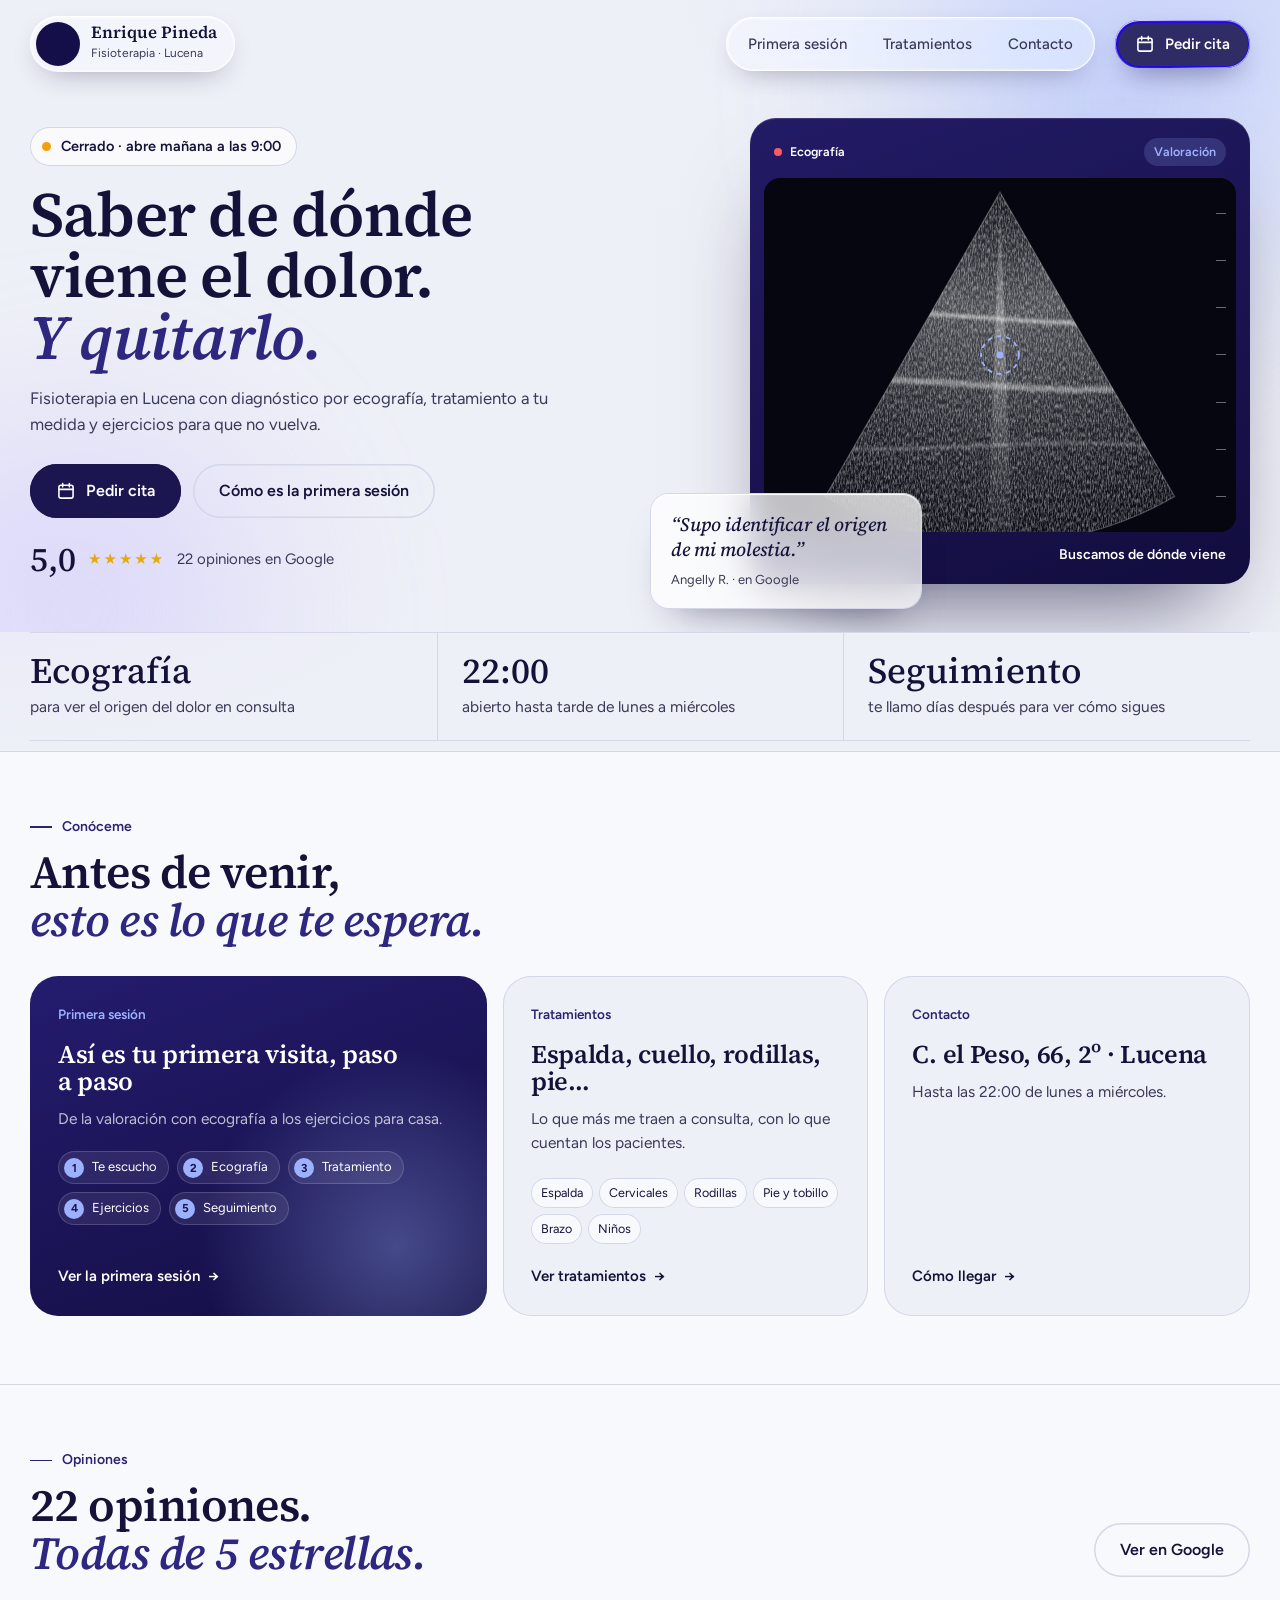
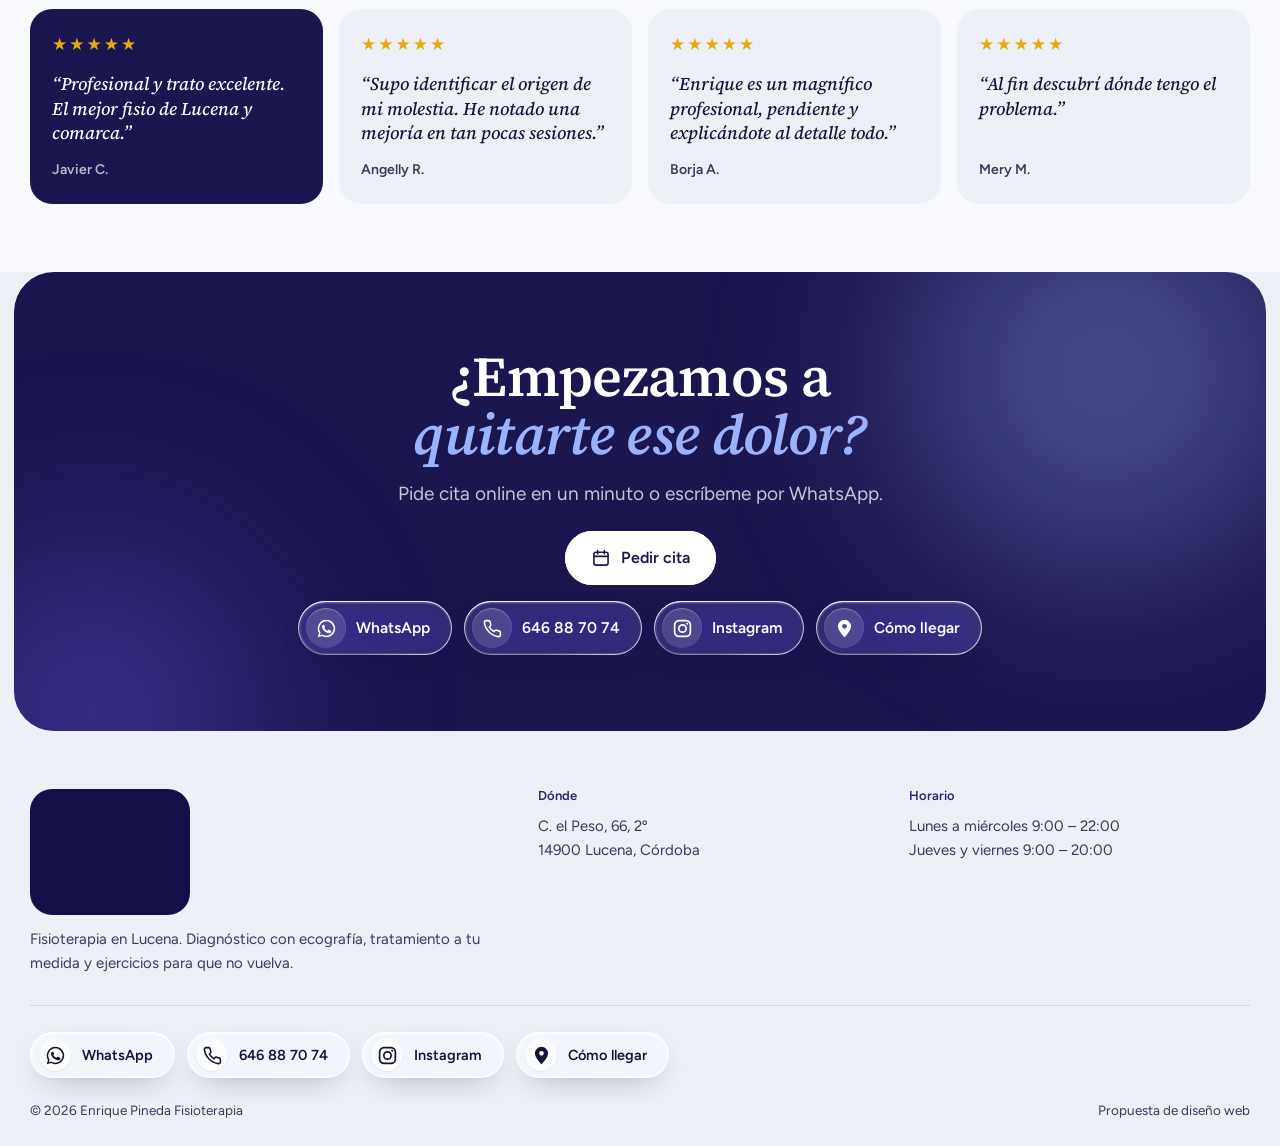
==== commit 6ece89c9: "Quita la valoración repetida en la portada Co-Authored-By: Claude Opus 5.5 <noreply@anthropic.com> C" ====
--- a/index.html
+++ b/index.html
@@ -53,9 +53,9 @@
 </section>
 
 <section class="datos"><div class="wrap dg">
- <div class="rv"><b>5,0</b><span>de media en 22 opiniones de Google</span></div>
  <div class="rv"><b>Ecografía</b><span>para ver el origen del dolor en consulta</span></div>
  <div class="rv"><b>22:00</b><span>abierto hasta tarde de lunes a miércoles</span></div>
+ <div class="rv"><b>Seguimiento</b><span>te llamo días después para ver cómo sigues</span></div>
 </div></section>
 
 <section class="sec explora"><div class="wrap">
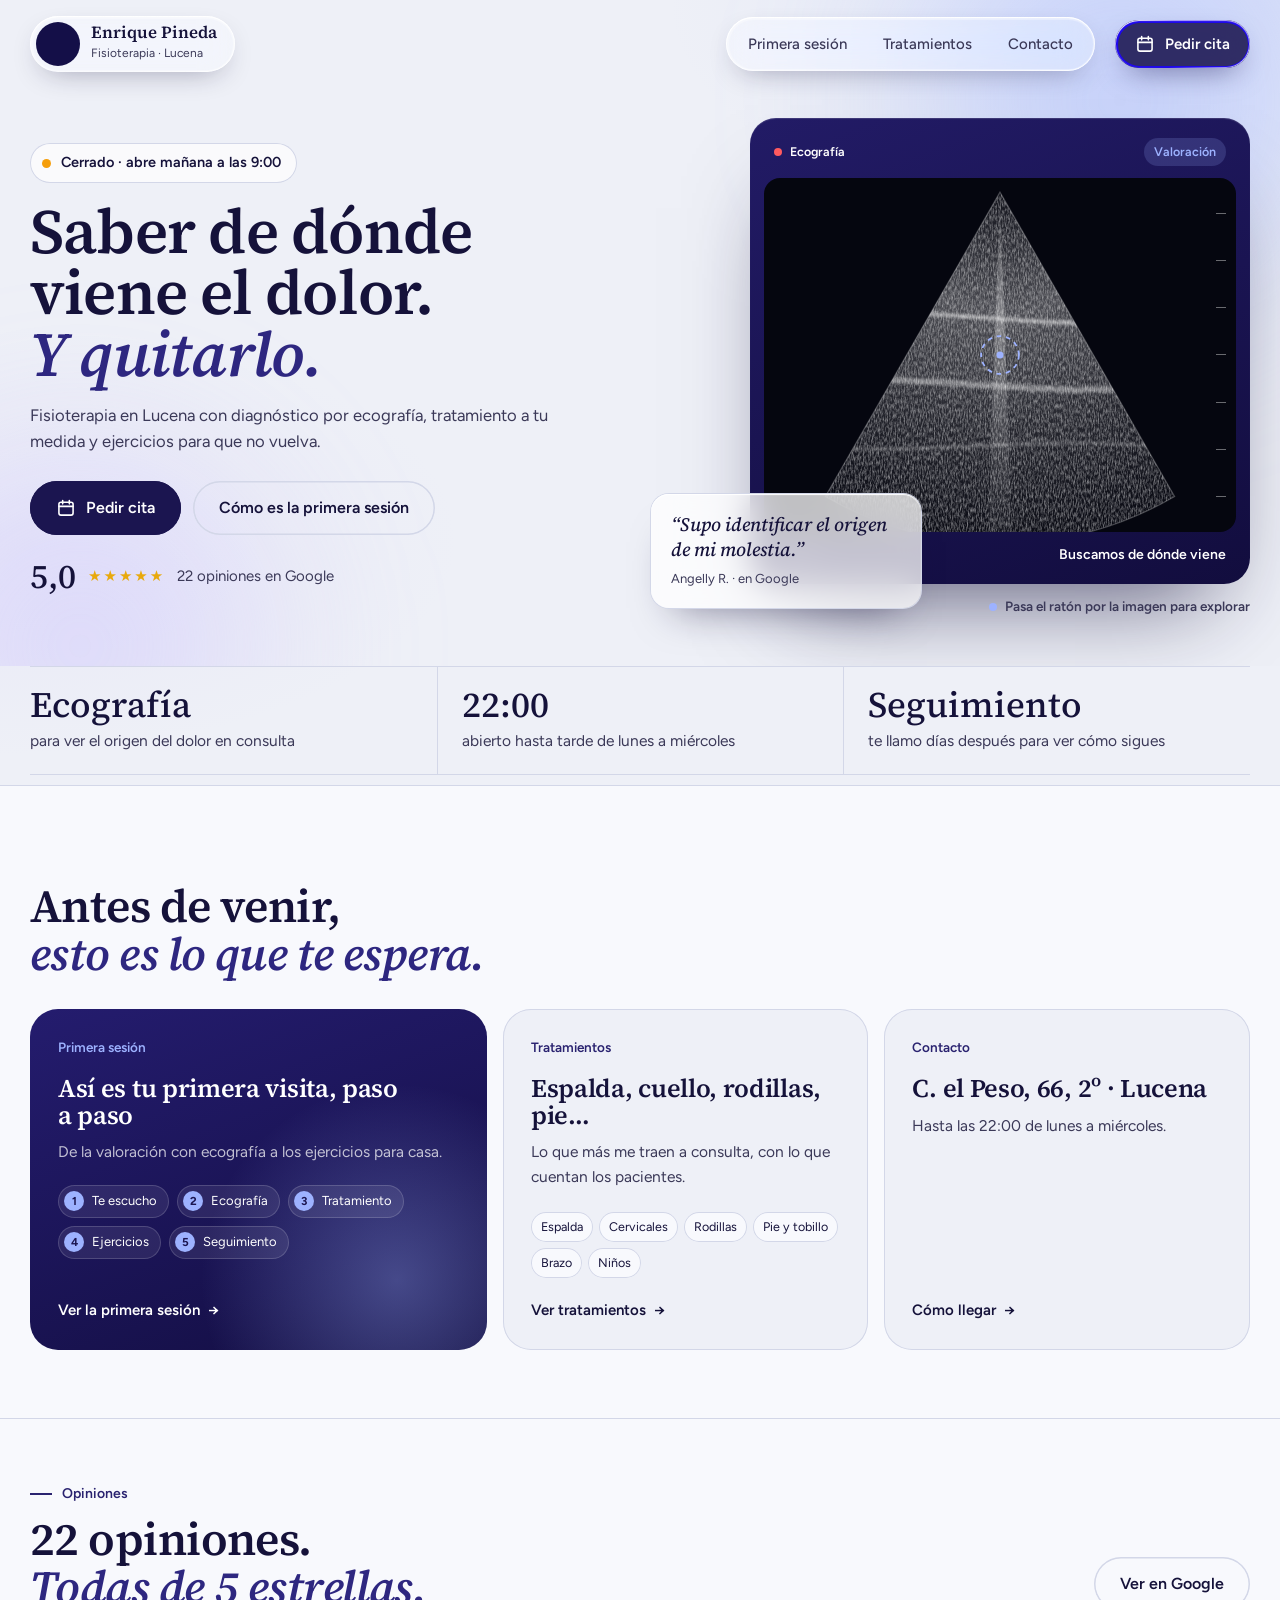
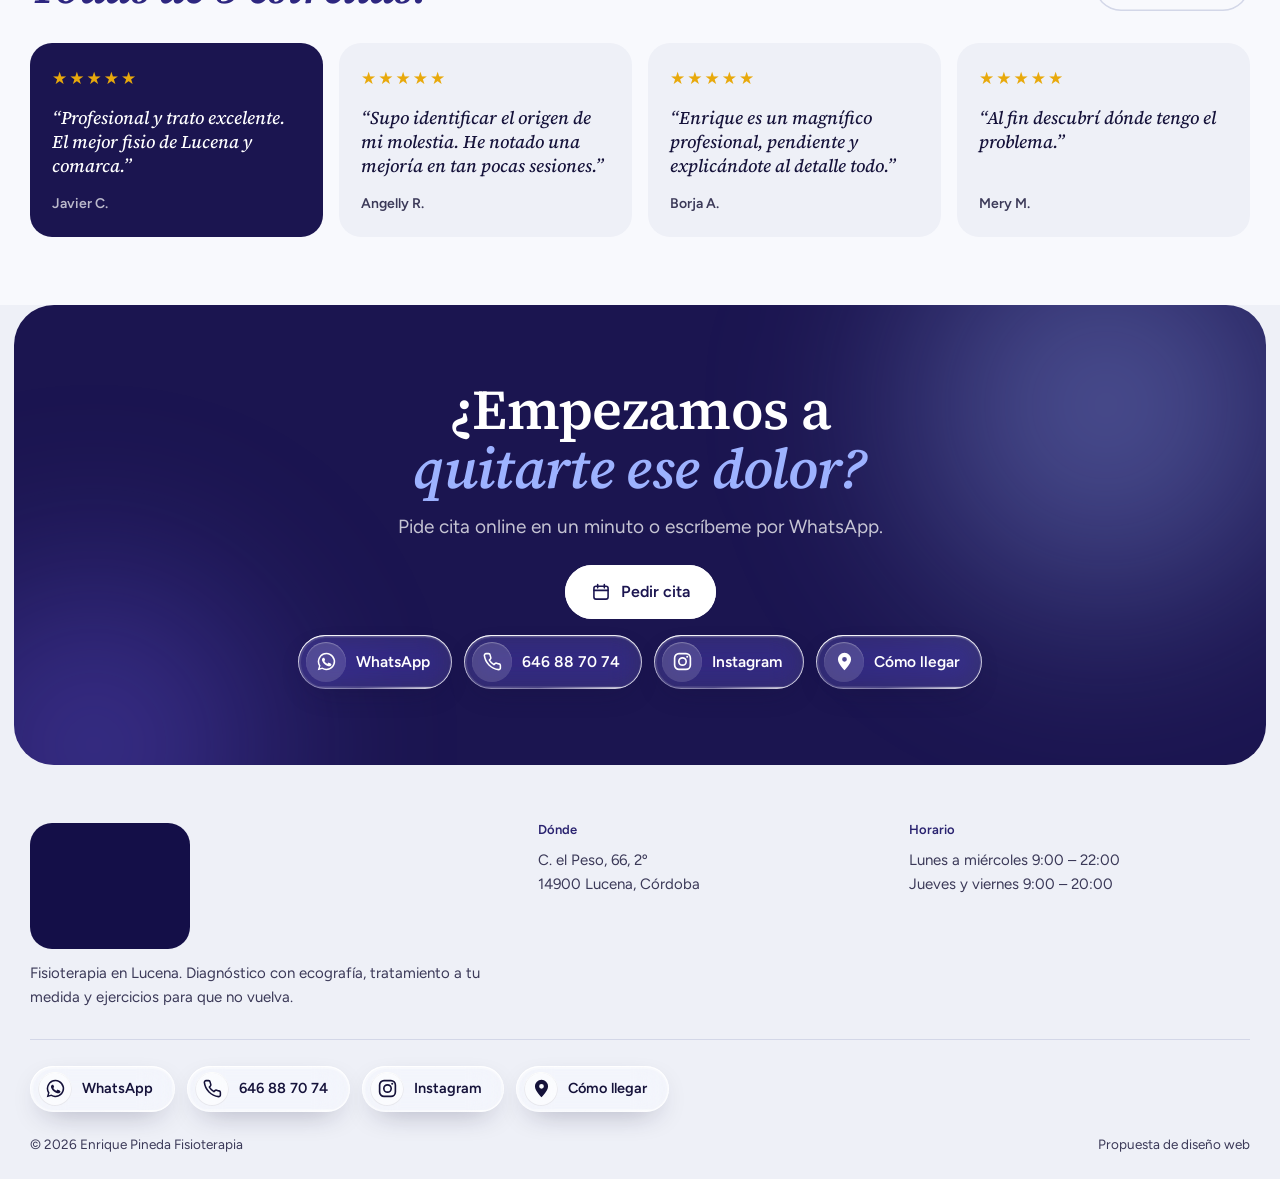
==== commit 79f8183f: "Vista previa al compartir, ecografía interactiva, demo del panel y cartel con QR Co-Authored-By: Cla" ====
--- a/index.html
+++ b/index.html
@@ -1,17 +1,18 @@
 <!doctype html><html lang="es"><head><meta charset="utf-8"><meta name="viewport" content="width=device-width,initial-scale=1">
 <title>Enrique Pineda Fisioterapia · Fisio en Lucena</title><meta name="description" content="Fisioterapia en Lucena con diagnóstico por ecografía. 5,0 en Google. Abierto de lunes a miércoles hasta las 22:00."><meta name="theme-color" content="#F3F4F9">
 <meta property="og:title" content="Enrique Pineda Fisioterapia · Fisio en Lucena"><meta property="og:description" content="Fisioterapia en Lucena con diagnóstico por ecografía. 5,0 en Google. Abierto de lunes a miércoles hasta las 22:00.">
+<meta property="og:type" content="website"><meta property="og:image" content="https://miiguelcamus.github.io/enrique-pineda/og.jpg"><meta property="og:image:width" content="1200"><meta property="og:image:height" content="630"><meta name="twitter:card" content="summary_large_image">
 <link rel="preconnect" href="https://fonts.googleapis.com"><link rel="preconnect" href="https://fonts.gstatic.com" crossorigin>
-<link href="https://fonts.googleapis.com/css2?family=Source+Serif+4:ital,opsz,wght@0,8..60,400..700;1,8..60,400..600&family=Figtree:wght@400;500;600;700&display=swap" rel="stylesheet"><link rel="stylesheet" href="styles.css?v=9">
+<link href="https://fonts.googleapis.com/css2?family=Source+Serif+4:ital,opsz,wght@0,8..60,400..700;1,8..60,400..600&family=Figtree:wght@400;500;600;700&display=swap" rel="stylesheet"><link rel="stylesheet" href="styles.css?v=12">
 <link rel="icon" href="data:image/svg+xml,%3Csvg xmlns='http://www.w3.org/2000/svg' viewBox='0 0 32 32'%3E%3Crect width='32' height='32' rx='8' fill='%231B1550'/%3E%3Ctext x='16' y='22' font-family='Georgia' font-size='15' text-anchor='middle' fill='white'%3EEP%3C/text%3E%3C/svg%3E">
 </head><body class="p-index">
 <header class="top"><div class="wrap tin">
- <a class="logo vidrio" href="index.html?v=5" aria-label="Enrique Pineda Fisioterapia, inicio"><span class="lg-m"><img src="https://lh3.googleusercontent.com/gps-cs-s/ANWiy9TDPPx5HN5voLu350yyLnsIli0tbsr5EGFkxHIJ2i8C45ZOpgxBuerLYftpqGaePZYivNSWUARKgz8eI27tW5CN52xgbGE5AcU-4WLko_1ixAPlxbzzcXPRCS9EcOjyDguggU-z=w600-k-no" alt="" width="143" height="254"></span><span class="lg-t"><b>Enrique Pineda</b><small>Fisioterapia · Lucena</small></span></a>
- <nav class="nav vidrio" aria-label="Principal"><a href="primera-sesion.html?v=5">Primera sesión</a><a href="tratamientos.html?v=5">Tratamientos</a><a href="contacto.html?v=5">Contacto</a></nav>
- <a class="btn pri hcta vidrio" href="reservar.html?v=5"><svg viewBox="0 0 24 24" aria-hidden="true"><g fill="none" stroke="currentColor" stroke-width="1.9" stroke-linecap="round"><rect x="3.5" y="5" width="17" height="15.5" rx="2.5"/><path d="M3.5 10h17M8 3v4M16 3v4"/></g></svg> Pedir cita</a>
+ <a class="logo vidrio" href="index.html?v=11" aria-label="Enrique Pineda Fisioterapia, inicio"><span class="lg-m"><img src="https://lh3.googleusercontent.com/gps-cs-s/ANWiy9TDPPx5HN5voLu350yyLnsIli0tbsr5EGFkxHIJ2i8C45ZOpgxBuerLYftpqGaePZYivNSWUARKgz8eI27tW5CN52xgbGE5AcU-4WLko_1ixAPlxbzzcXPRCS9EcOjyDguggU-z=w600-k-no" alt="" width="143" height="254"></span><span class="lg-t"><b>Enrique Pineda</b><small>Fisioterapia · Lucena</small></span></a>
+ <nav class="nav vidrio" aria-label="Principal"><a href="primera-sesion.html?v=11">Primera sesión</a><a href="tratamientos.html?v=11">Tratamientos</a><a href="contacto.html?v=11">Contacto</a></nav>
+ <a class="btn pri hcta vidrio" href="reservar.html?v=11"><svg viewBox="0 0 24 24" aria-hidden="true"><g fill="none" stroke="currentColor" stroke-width="1.9" stroke-linecap="round"><rect x="3.5" y="5" width="17" height="15.5" rx="2.5"/><path d="M3.5 10h17M8 3v4M16 3v4"/></g></svg> Pedir cita</a>
  <button class="burger vidrio" aria-label="Abrir menú" aria-expanded="false" aria-controls="mm"><i></i><i></i></button>
 </div></header>
-<div class="mm" id="mm" aria-hidden="true"><a class="ml" href="primera-sesion.html?v=5">Primera sesión</a><a class="ml" href="tratamientos.html?v=5">Tratamientos</a><a class="ml" href="contacto.html?v=5">Contacto</a><a class="btn pri" href="reservar.html?v=5">Pedir cita</a></div>
+<div class="mm" id="mm" aria-hidden="true"><a class="ml" href="primera-sesion.html?v=11">Primera sesión</a><a class="ml" href="tratamientos.html?v=11">Tratamientos</a><a class="ml" href="contacto.html?v=11">Contacto</a><a class="btn pri" href="reservar.html?v=11">Pedir cita</a></div>
 <main>
 <section class="hero"><div class="capas" aria-hidden="true"><i></i><i></i></div>
  <div class="wrap hg">
@@ -19,7 +20,7 @@
    <p class="estado rv" data-open><span class="dot"></span><span>Lunes a miércoles hasta las 22:00</span></p>
    <h1 class="rv">Saber de dónde<br>viene el dolor.<br><em>Y quitarlo.</em></h1>
    <p class="lead rv">Fisioterapia en Lucena con diagnóstico por ecografía, tratamiento a tu medida y ejercicios para que no vuelva.</p>
-   <div class="hb rv"><a class="btn pri" href="reservar.html?v=5"><svg viewBox="0 0 24 24" aria-hidden="true"><g fill="none" stroke="currentColor" stroke-width="1.9" stroke-linecap="round"><rect x="3.5" y="5" width="17" height="15.5" rx="2.5"/><path d="M3.5 10h17M8 3v4M16 3v4"/></g></svg> Pedir cita</a><a class="btn gh" href="primera-sesion.html?v=5">Cómo es la primera sesión</a></div>
+   <div class="hb rv"><a class="btn pri" href="reservar.html?v=11"><svg viewBox="0 0 24 24" aria-hidden="true"><g fill="none" stroke="currentColor" stroke-width="1.9" stroke-linecap="round"><rect x="3.5" y="5" width="17" height="15.5" rx="2.5"/><path d="M3.5 10h17M8 3v4M16 3v4"/></g></svg> Pedir cita</a><a class="btn gh" href="primera-sesion.html?v=11">Cómo es la primera sesión</a></div>
    <div class="nota rv"><b>5,0</b><span class="est">★★★★★</span><span>22 opiniones en Google</span></div>
   </div>
   <div class="hfig rv"><div class="eco m1" aria-hidden="true">
@@ -38,6 +39,7 @@
     <path class="eco-capa" d="M40 120 C 120 100, 280 140, 360 115" />
     <path class="eco-capa c2" d="M40 175 C 140 160, 250 195, 360 170" />
     <path class="eco-capa c3" d="M40 228 C 130 236, 270 214, 360 232" />
+    <circle class="eco-lupa" data-lupa cx="200" cy="150" r="38"/>
     <g class="eco-barrido"><path d="M200 12 L190 300 L210 300 Z" fill="url(#conom1)"/></g>
    </g>
    <path d="M200 12 L52 270 A 296 296 0 0 0 348 270 Z" fill="none" stroke="rgba(255,255,255,.25)" stroke-width="1"/>
@@ -47,6 +49,7 @@
  </div>
  <div class="eco-pie"><span>Lucena</span><span data-eco-txt>Buscamos de dónde viene</span></div>
 </div>
+   <p class="eco-hint"><span class="h-desk">Pasa el ratón por la imagen para explorar</span><span class="h-mov">Desliza el dedo por la imagen para explorar</span></p>
    <figure class="cita"><blockquote>“Supo identificar el origen de mi molestia.”</blockquote><figcaption>Angelly R. · en Google</figcaption></figure>
   </div>
  </div>
@@ -61,9 +64,9 @@
 <section class="sec explora"><div class="wrap">
  <div class="sh"><p class="kick rv">Conóceme</p><h2 class="rv">Antes de venir,<br><em>esto es lo que te espera.</em></h2></div>
  <div class="xg">
-  <a class="xc xc-1 rv" href="primera-sesion.html?v=5"><span class="xc-k">Primera sesión</span><h3>Así es tu primera visita, paso a paso</h3><p>De la valoración con ecografía a los ejercicios para casa.</p><ol class="xc-mini"><li>Te escucho</li><li>Ecografía</li><li>Tratamiento</li><li>Ejercicios</li><li>Seguimiento</li></ol><span class="xc-go">Ver la primera sesión</span></a>
-  <a class="xc xc-2 rv" href="tratamientos.html?v=5"><span class="xc-k">Tratamientos</span><h3>Espalda, cuello, rodillas, pie…</h3><p>Lo que más me traen a consulta, con lo que cuentan los pacientes.</p><div class="xc-tags"><span>Espalda</span><span>Cervicales</span><span>Rodillas</span><span>Pie y tobillo</span><span>Brazo</span><span>Niños</span></div><span class="xc-go">Ver tratamientos</span></a>
-  <a class="xc xc-3 rv" href="contacto.html?v=5"><span class="xc-k">Contacto</span><h3>C. el Peso, 66, 2º · Lucena</h3><p>Hasta las 22:00 de lunes a miércoles.</p><span class="xc-go">Cómo llegar</span></a>
+  <a class="xc xc-1 rv" href="primera-sesion.html?v=11"><span class="xc-k">Primera sesión</span><h3>Así es tu primera visita, paso a paso</h3><p>De la valoración con ecografía a los ejercicios para casa.</p><ol class="xc-mini"><li>Te escucho</li><li>Ecografía</li><li>Tratamiento</li><li>Ejercicios</li><li>Seguimiento</li></ol><span class="xc-go">Ver la primera sesión</span></a>
+  <a class="xc xc-2 rv" href="tratamientos.html?v=11"><span class="xc-k">Tratamientos</span><h3>Espalda, cuello, rodillas, pie…</h3><p>Lo que más me traen a consulta, con lo que cuentan los pacientes.</p><div class="xc-tags"><span>Espalda</span><span>Cervicales</span><span>Rodillas</span><span>Pie y tobillo</span><span>Brazo</span><span>Niños</span></div><span class="xc-go">Ver tratamientos</span></a>
+  <a class="xc xc-3 rv" href="contacto.html?v=11"><span class="xc-k">Contacto</span><h3>C. el Peso, 66, 2º · Lucena</h3><p>Hasta las 22:00 de lunes a miércoles.</p><span class="xc-go">Cómo llegar</span></a>
  </div>
 </div></section>
 
@@ -76,13 +79,13 @@
 <section class="cierre"><div class="capas" aria-hidden="true"><i></i><i></i></div><div class="wrap ci">
  <h2 class="rv">¿Empezamos a<br><em>quitarte ese dolor?</em></h2>
  <p class="rv">Pide cita online en un minuto o escríbeme por WhatsApp.</p>
- <div class="hb rv"><a class="btn claro" href="reservar.html?v=5"><svg viewBox="0 0 24 24" aria-hidden="true"><g fill="none" stroke="currentColor" stroke-width="1.9" stroke-linecap="round"><rect x="3.5" y="5" width="17" height="15.5" rx="2.5"/><path d="M3.5 10h17M8 3v4M16 3v4"/></g></svg> Pedir cita</a></div>
+ <div class="hb rv"><a class="btn claro" href="reservar.html?v=11"><svg viewBox="0 0 24 24" aria-hidden="true"><g fill="none" stroke="currentColor" stroke-width="1.9" stroke-linecap="round"><rect x="3.5" y="5" width="17" height="15.5" rx="2.5"/><path d="M3.5 10h17M8 3v4M16 3v4"/></g></svg> Pedir cita</a></div>
  <div class="redes rv ci-r"><a class="rd rd-wa" href="https://wa.me/34646887074" target="_blank" rel="noopener"><span class="rd-i"><svg viewBox="0 0 24 24" aria-hidden="true"><path fill="currentColor" d="M12 2a10 10 0 0 0-8.6 15.1L2 22l5-1.3A10 10 0 1 0 12 2zm0 18.2c-1.5 0-3-.4-4.3-1.2l-.3-.2-3 .8.8-2.9-.2-.3A8.2 8.2 0 1 1 12 20.2zm4.5-6.1c-.2-.1-1.5-.7-1.7-.8-.2-.1-.4-.1-.6.1l-.8 1c-.1.2-.3.2-.5.1a6.7 6.7 0 0 1-3.3-2.9c-.3-.4.2-.4.7-1.4.1-.2 0-.3 0-.4l-.8-1.8c-.2-.5-.4-.4-.6-.4h-.5a1 1 0 0 0-.7.3c-.2.3-.9.9-.9 2.2s1 2.6 1.1 2.7c.1.2 1.9 2.9 4.6 4 1.7.7 2.4.8 3.2.7.5-.1 1.5-.6 1.8-1.2.2-.6.2-1.1.1-1.2l-.5-.3z"/></svg></span><span>WhatsApp</span></a><a class="rd rd-tl" href="tel:+34646887074"><span class="rd-i"><svg viewBox="0 0 24 24" aria-hidden="true"><path fill="none" stroke="currentColor" stroke-width="1.8" stroke-linejoin="round" d="M21 16.6v2.8a1.9 1.9 0 0 1-2.1 1.9A18.6 18.6 0 0 1 2.7 5.1 1.9 1.9 0 0 1 4.6 3h2.8a1.9 1.9 0 0 1 1.9 1.6c.1.9.4 1.8.7 2.6a1.9 1.9 0 0 1-.4 2L8.4 10.4a15 15 0 0 0 5.2 5.2l1.2-1.2a1.9 1.9 0 0 1 2-.4c.8.3 1.7.6 2.6.7a1.9 1.9 0 0 1 1.6 1.9z"/></svg></span><span>646 88 70 74</span></a><a class="rd rd-ig" href="https://www.instagram.com/enriquepinedafisioterapia/" target="_blank" rel="noopener"><span class="rd-i"><svg viewBox="0 0 24 24" aria-hidden="true"><g fill="none" stroke="currentColor" stroke-width="1.9"><rect x="3" y="3" width="18" height="18" rx="5"/><circle cx="12" cy="12" r="4.2"/></g><circle cx="17.4" cy="6.6" r="1.2" fill="currentColor"/></svg></span><span>Instagram</span></a><a class="rd rd-gm" href="https://www.google.com/maps/search/?api=1&query=Enrique+Pineda+Fisioterapia+Lucena" target="_blank" rel="noopener"><span class="rd-i"><svg viewBox="0 0 24 24" aria-hidden="true"><path fill="currentColor" d="M12 2a7.5 7.5 0 0 0-7.5 7.5c0 5.6 7.5 12.5 7.5 12.5s7.5-6.9 7.5-12.5A7.5 7.5 0 0 0 12 2zm0 10.2a2.7 2.7 0 1 1 0-5.4 2.7 2.7 0 0 1 0 5.4z"/></svg></span><span>Cómo llegar</span></a></div>
 </div></section>
 </main>
 <footer class="pie"><div class="wrap">
  <div class="pie-g">
-  <div><a class="logo-full" href="index.html?v=5" aria-label="Enrique Pineda Fisioterapia, inicio"><img src="https://lh3.googleusercontent.com/gps-cs-s/ANWiy9TDPPx5HN5voLu350yyLnsIli0tbsr5EGFkxHIJ2i8C45ZOpgxBuerLYftpqGaePZYivNSWUARKgz8eI27tW5CN52xgbGE5AcU-4WLko_1ixAPlxbzzcXPRCS9EcOjyDguggU-z=w600-k-no" alt="Logotipo de Enrique Pineda Fisioterapia" width="480" height="848"></a><p>Fisioterapia en Lucena. Diagnóstico con ecografía, tratamiento a tu medida y ejercicios para que no vuelva.</p></div>
+  <div><a class="logo-full" href="index.html?v=11" aria-label="Enrique Pineda Fisioterapia, inicio"><img src="https://lh3.googleusercontent.com/gps-cs-s/ANWiy9TDPPx5HN5voLu350yyLnsIli0tbsr5EGFkxHIJ2i8C45ZOpgxBuerLYftpqGaePZYivNSWUARKgz8eI27tW5CN52xgbGE5AcU-4WLko_1ixAPlxbzzcXPRCS9EcOjyDguggU-z=w600-k-no" alt="Logotipo de Enrique Pineda Fisioterapia" width="480" height="848"></a><p>Fisioterapia en Lucena. Diagnóstico con ecografía, tratamiento a tu medida y ejercicios para que no vuelva.</p></div>
   <div><h4>Dónde</h4><p><a href="https://www.google.com/maps/search/?api=1&query=Enrique+Pineda+Fisioterapia+Lucena" target="_blank" rel="noopener">C. el Peso, 66, 2º<br>14900 Lucena, Córdoba</a></p></div>
   <div><h4>Horario</h4><p>Lunes a miércoles 9:00 – 22:00<br>Jueves y viernes 9:00 – 20:00</p></div>
  </div>
@@ -90,4 +93,4 @@
  <div class="pie-b"><span>© 2026 Enrique Pineda Fisioterapia</span><span>Propuesta de diseño web</span></div>
 </div></footer>
 <script>window.EP_HOURS=[[["9:00", "22:00"]], [["9:00", "22:00"]], [["9:00", "22:00"]], [["9:00", "20:00"]], [["9:00", "20:00"]], [], []];window.EP_WA="https://wa.me/34646887074";</script>
-<script src="app.js?v=5"></script></body></html>+<script src="app.js?v=12"></script></body></html>
--- a/styles.css
+++ b/styles.css
@@ -439,3 +439,168 @@
 h1,h2,h3,.lg-t b,.cita blockquote,.tl-q blockquote,.tc blockquote,.op blockquote,.nota b,.dg b,.dir,.redes.grande .rd,.tk-dia b,.tk-hora,.days b,.bf legend{font-optical-sizing:none;font-variation-settings:"opsz" 16}
 h1,h2,h3{font-weight:600;letter-spacing:-.012em}
 h1 em,h2 em{font-weight:600;color:#2E2780}
+
+/* ===== primera sesión como un vídeo que avanza con el scroll ===== */
+.vid{position:relative;height:560vh}
+.vd-stage{position:sticky;top:0;height:100vh;overflow:hidden;display:flex;align-items:center}
+.vd-g{display:grid;grid-template-columns:1fr 1fr;gap:64px;align-items:center;padding-top:50px}
+.vd-t{position:relative}
+.vd-prog{position:relative;width:56px;height:56px;margin-bottom:22px;display:flex;align-items:center;justify-content:center;font-family:var(--s)}
+.vd-prog svg{position:absolute;inset:0;transform:rotate(-90deg)}
+.vd-prog circle{fill:none;stroke:var(--linea);stroke-width:3}
+.vd-prog .vd-arc{stroke:var(--marino);stroke-linecap:round;stroke-dasharray:119.4;stroke-dashoffset:119.4}
+.vd-prog b{font-size:22px;font-weight:600}.vd-prog span{font-size:13px;color:var(--tinta2);margin-top:6px}
+.vd-pasos{list-style:none;position:relative;min-height:380px}
+.vd-pasos li{position:absolute;inset:0 0 auto 0;will-change:transform,opacity}
+.vd-pasos h2{font-size:clamp(32px,3.4vw,50px);margin-bottom:12px}
+.vd-pasos p:not(.tl-k){font-size:17.5px;color:var(--tinta2);max-width:28em}
+.vd-pasos blockquote{margin-top:20px;padding:16px 20px;border-radius:16px;background:var(--blanco);box-shadow:inset 3px 0 0 var(--marino),0 20px 30px -28px rgba(21,18,58,.5);font:italic 600 18px/1.4 var(--s);font-variation-settings:"opsz" 16;max-width:30em}
+.vd-pasos cite{display:block;font:500 13px/1 var(--b);font-style:normal;color:var(--tinta2);margin-top:8px}
+.vd-v{position:relative;height:min(520px,68vh)}
+.esc{position:absolute;inset:0;margin:auto;width:min(440px,100%);height:fit-content;max-height:100%;will-change:transform,opacity}
+.sc-ej{position:absolute;right:14px;top:-12px;padding:4px 10px;border-radius:999px;background:var(--blanco);box-shadow:inset 0 0 0 1px var(--linea);font-size:11.5px;font-weight:600;color:var(--tinta2)}
+[data-at]{opacity:0;transform:translateY(12px) scale(.98);transition:opacity .45s var(--ease),transform .55s var(--ease)}
+[data-at].on{opacity:1;transform:none}
+/* escena 1: conversación */
+.sc-chat{padding:20px;border-radius:28px;background:var(--blanco);box-shadow:inset 0 0 0 1px var(--linea),0 40px 70px -40px rgba(21,18,58,.5);display:flex;flex-direction:column;gap:10px}
+.ph-top{display:flex;align-items:center;gap:12px;padding-bottom:14px;border-bottom:1px solid var(--linea);margin-bottom:6px}
+.ph-av{display:grid;place-items:center;width:40px;height:40px;border-radius:50%;background:var(--marino);color:#fff;font:600 14px/1 var(--s)}
+.ph-top b{display:block;font-size:15px}.ph-top small{color:var(--tinta2);font-size:12.5px}
+.bub{max-width:82%;padding:11px 15px;border-radius:18px;font-size:15px;line-height:1.4}
+.bub.tu{align-self:flex-end;background:var(--marino);color:#fff;border-bottom-right-radius:5px}
+.bub.yo{align-self:flex-start;background:var(--papel);border-bottom-left-radius:5px}
+/* escena 2: ecografía */
+.sc-eco .eco{width:100%}
+/* escena 3: plan de la sesión */
+.sc-plan,.sc-ejer{padding:26px;border-radius:28px;background:var(--blanco);box-shadow:inset 0 0 0 1px var(--linea),0 40px 70px -40px rgba(21,18,58,.5)}
+.sc-h{font:600 24px/1.1 var(--s);font-variation-settings:"opsz" 16;margin-bottom:18px}
+.pl{display:grid;grid-template-columns:1fr 30px;grid-template-rows:auto auto;gap:8px 12px;align-items:center;padding:14px 0;border-top:1px solid var(--linea)}
+.pl span{font-weight:600}
+.pl i{grid-column:1;height:6px;border-radius:6px;background:var(--hielo);overflow:hidden}
+.pl i b{display:block;height:100%;width:0;background:var(--marino);transition:width .8s var(--ease)}
+.pl.on i b{width:100%}
+.pl em{grid-column:2;grid-row:1/3;display:grid;place-items:center;width:30px;height:30px;border-radius:50%;font-style:normal;color:#fff;background:var(--linea);transition:background .4s .5s}
+.pl.on em{background:#22A06B}
+/* escena 4: ejercicios */
+.sem{display:flex;gap:8px;margin-bottom:16px}
+.sem span{flex:1;position:relative;display:grid;place-items:center;height:52px;border-radius:14px;background:var(--papel);font-weight:700}
+.sem i{position:absolute;right:4px;top:3px;font-style:normal;font-size:11px;color:#22A06B}
+.sem span.on{background:var(--marino);color:#fff}
+.ej{display:flex;justify-content:space-between;align-items:center;padding:13px 16px;border-radius:14px;background:var(--papel);margin-top:8px}
+.ej b{font-weight:600}.ej small{color:var(--tinta2)}
+/* escena 5: llamada */
+.tel{margin:auto;width:290px;padding:34px 22px 24px;border-radius:44px;background:linear-gradient(170deg,#241C6E,#130E42);color:#fff;text-align:center;box-shadow:0 0 0 8px #0d0a2e,0 50px 80px -40px rgba(21,18,58,.8);display:flex;flex-direction:column;align-items:center;gap:6px}
+.tel-ring{position:relative;width:92px;height:92px;margin-bottom:14px}
+.tel-ring span{position:absolute;inset:0;display:grid;place-items:center;border-radius:50%;background:#fff;color:var(--marino);font:600 28px/1 var(--s)}
+.tel-ring i{position:absolute;inset:0;border-radius:50%;border:2px solid var(--luz);animation:onda 2s ease-out infinite}
+.tel-ring i+i{animation-delay:1s}
+@keyframes onda{to{transform:scale(1.7);opacity:0}}
+.tel b{font-size:19px}.tel small{color:rgba(255,255,255,.65);margin-bottom:16px}
+.tel .bub{text-align:left;max-width:90%}
+.tel .bub.yo{background:rgba(255,255,255,.12);color:#fff;align-self:flex-start}
+.tel .bub.tu{background:var(--luz);color:var(--marino);align-self:flex-end}
+@media(max-width:1000px){
+ .vid{height:520vh}
+ .vd-g{grid-template-columns:1fr;gap:14px;padding-top:86px;align-content:center}
+ .vd-v{order:-1;height:42vh}
+ .esc{transform-origin:center;width:min(360px,100%)}
+ .vd-prog{display:none}
+ .vd-pasos{min-height:300px}
+ .vd-pasos h2{font-size:clamp(26px,7vw,40px)}
+ .vd-pasos p:not(.tl-k){font-size:15.5px}
+ .vd-pasos blockquote{margin-top:12px;padding:12px 14px;font-size:15.5px}
+ .sc-chat,.sc-plan,.sc-ejer{padding:16px;border-radius:22px}
+ .bub{font-size:13.5px;padding:9px 12px}
+ .tel{width:230px;padding:24px 16px 18px}.tel-ring{width:70px;height:70px}
+ .sc-h{font-size:20px;margin-bottom:10px}
+ .pl{padding:10px 0}.sem span{height:42px}.ej{padding:10px 12px}
+}
+@media(prefers-reduced-motion:reduce){.vid{height:auto}.vd-stage{position:relative;height:auto;padding:60px 0}.vd-pasos li,.esc{position:relative;opacity:1!important}[data-at]{opacity:1;transform:none}}
+
+/* ===== ecografía interactiva ===== */
+.hero .eco-pan{cursor:crosshair;touch-action:pan-y}
+.eco-lupa{fill:rgba(220,228,255,.22);filter:blur(7px);opacity:0;transition:opacity .4s}
+.eco.manual .eco-lupa{opacity:1}
+.eco.manual .eco-barrido{animation:none}
+.eco.manual .eco-barrido,.eco.manual .eco-diana{transition:transform .12s linear}
+.eco-hint{display:flex;align-items:center;gap:8px;justify-content:flex-end;margin-top:12px;font-size:13.5px;font-weight:600;color:var(--tinta2)}
+.eco-hint::before{content:"";width:8px;height:8px;border-radius:50%;background:var(--luz);box-shadow:0 0 0 0 rgba(157,178,255,.7);animation:hint 1.8s infinite}
+@keyframes hint{70%{box-shadow:0 0 0 8px rgba(157,178,255,0)}}
+.h-mov{display:none}
+@media(hover:none){.h-desk{display:none}.h-mov{display:inline}}
+.hfig .cita{bottom:10px}
+
+/* ===== demo del panel privado ===== */
+.p-panel{background:var(--papel)}
+.pn{display:grid;grid-template-columns:250px 1fr;min-height:100vh}
+.pn-side{position:sticky;top:0;height:100vh;display:flex;flex-direction:column;gap:26px;padding:22px 18px;background:var(--blanco);border-right:1px solid var(--linea)}
+.pn-nav{display:grid;gap:4px}
+.pn-nav button{text-align:left;padding:12px 14px;border:0;border-radius:12px;background:transparent;font:600 15px var(--b);color:var(--tinta2);cursor:pointer;transition:.2s}
+.pn-nav button:hover{background:var(--papel);color:var(--tinta)}
+.pn-nav button.on{background:var(--marino);color:#fff}
+.pn-demo{margin-top:auto;padding:14px;border-radius:14px;background:#FFF5D6;font-size:13px;line-height:1.45;display:grid;gap:4px}
+.pn-demo b{color:#7A5200}
+.pn-main{padding:26px 34px 60px;min-width:0}
+.pn-top{display:flex;justify-content:space-between;align-items:flex-end;gap:20px;margin-bottom:24px}
+.pn-hola{font-size:14px;color:var(--tinta2)}
+.pn-top h1{font-size:clamp(28px,3vw,40px)}
+.pn-tab{display:none}.pn-tab.on{display:block;animation:entra .4s var(--ease)}
+@keyframes entra{from{opacity:0;transform:translateY(8px)}}
+.kpis{display:grid;grid-template-columns:repeat(4,1fr);gap:14px;margin-bottom:16px}
+.kpi{padding:18px 20px;border-radius:18px;background:var(--blanco);box-shadow:inset 0 0 0 1px var(--linea);display:grid;gap:4px}
+.kpi small{font-size:13px;color:var(--tinta2);font-weight:600}
+.kpi b{font:600 34px/1 var(--s);font-variation-settings:"opsz" 16}
+.kpi span{font-size:12.5px;color:var(--tinta2)}
+.kpi-g{background:var(--marino);color:#fff;box-shadow:none}.kpi-g small,.kpi-g span{color:rgba(255,255,255,.7)}
+.pn-card{padding:22px;border-radius:20px;background:var(--blanco);box-shadow:inset 0 0 0 1px var(--linea)}
+.pn-ch{display:flex;justify-content:space-between;align-items:center;gap:12px;margin-bottom:14px}
+.pn-ch h2{font-size:24px}
+.pn-ej{padding:4px 10px;border-radius:999px;background:#FFF5D6;color:#7A5200;font-size:11.5px;font-weight:700}
+.citas{list-style:none}
+.citas li{display:grid;grid-template-columns:64px 1fr auto auto 40px;gap:14px;align-items:center;padding:13px 0;border-top:1px solid var(--linea)}
+.citas time{font:600 18px var(--s);font-variation-settings:"opsz" 16}
+.citas small{display:block;color:var(--tinta2);font-size:13.5px}
+.citas .est{font-size:12.5px;font-weight:700;padding:5px 10px;border-radius:999px;background:#E3F6EC;color:#13784A}
+.citas li.pend .est{background:#FFF1D6;color:#8A5A00}
+.btn-c{height:36px;padding:0 14px;border-radius:999px;border:0;background:var(--marino);color:#fff;font:600 13.5px var(--b);cursor:pointer;transition:.25s}
+.citas li.ok .btn-c{display:none}
+.citas li{grid-template-columns:64px 1fr auto auto 40px}
+.wa-i{display:grid;place-items:center;width:36px;height:36px;border-radius:50%;background:#E7F8EE;color:#1DA851}.wa-i svg{width:18px;height:18px}
+.ag{overflow-x:auto}
+.ag-h,.ag-b{display:grid;grid-template-columns:52px repeat(5,minmax(110px,1fr));gap:6px;min-width:640px}
+.ag-h span{font-size:13px;font-weight:700;color:var(--tinta2);padding-bottom:8px}
+.ag-hrs{display:grid;grid-template-rows:repeat(13,46px);font-size:11.5px;color:var(--tinta2)}
+.ag-col{position:relative;height:calc(13*46px);border-radius:12px;background:repeating-linear-gradient(var(--papel) 0 45px,var(--linea) 45px 46px)}
+.ag-col i{position:absolute;left:4px;right:4px;top:calc(var(--t)*46px + 2px);height:calc(var(--d)*46px - 4px);padding:5px 8px;border-radius:9px;background:var(--marino);color:#fff;font:600 12px/1.25 var(--b);font-style:normal;overflow:hidden}
+.ag-col i b{display:block;font-size:11px;opacity:.7}
+.pn-bus{height:40px;padding:0 14px;border-radius:999px;border:0;box-shadow:inset 0 0 0 1.5px var(--linea);background:var(--papel);font:inherit;font-size:14px;min-width:220px}
+.pt{width:100%;border-collapse:collapse;font-size:14.5px}
+.pt th{text-align:left;font-size:12.5px;color:var(--tinta2);font-weight:700;padding:8px 6px;border-bottom:1px solid var(--linea)}
+.pt td{padding:12px 6px;border-bottom:1px solid var(--linea)}
+.pn-nota{font-size:12.5px;color:var(--tinta2);margin-top:12px}
+.st2{display:grid;grid-template-columns:1.2fr 1fr;gap:14px}
+.barras{display:flex;align-items:flex-end;gap:14px;height:240px;padding-top:20px}
+.barras div{flex:1;display:flex;flex-direction:column;align-items:center;gap:6px;height:100%;justify-content:flex-end}
+.barras i{width:100%;height:var(--h);border-radius:10px 10px 4px 4px;background:linear-gradient(var(--marino2),var(--luz));animation:crece .9s var(--ease) both}
+@keyframes crece{from{height:0}}
+.barras b{font-size:13px}.barras span{font-size:12.5px;color:var(--tinta2)}
+.mot{list-style:none;display:grid;gap:14px}
+.mot li{display:grid;grid-template-columns:1fr 48px;gap:6px 10px;align-items:center;font-size:14.5px}
+.mot i{grid-column:1/-1;grid-row:2;height:10px;border-radius:10px;background:var(--hielo);position:relative;overflow:hidden}
+.mot i::after{content:"";position:absolute;inset:0 auto 0 0;width:var(--w);border-radius:10px;background:var(--marino);animation:ancho 1s var(--ease) both}
+@keyframes ancho{from{width:0}}
+.mot b{text-align:right;grid-row:1;grid-column:2}
+@media(max-width:900px){
+ .pn{grid-template-columns:1fr}
+ .pn-side{position:relative;height:auto;flex-direction:row;flex-wrap:wrap;align-items:center;gap:12px;border-right:0;border-bottom:1px solid var(--linea)}
+ .pn-nav{display:flex;overflow-x:auto;width:100%}
+ .pn-nav button{white-space:nowrap}
+ .pn-demo{width:100%;margin-top:0}
+ .pn-main{padding:20px 16px 50px}
+ .kpis{grid-template-columns:1fr 1fr}
+ .citas li{grid-template-columns:54px 1fr auto;row-gap:8px}
+ .citas .est{display:none}.wa-i{display:none}
+ .st2{grid-template-columns:1fr}
+ .pn-top .btn{display:none}
+ .pn-bus{min-width:0;width:50%}
+}
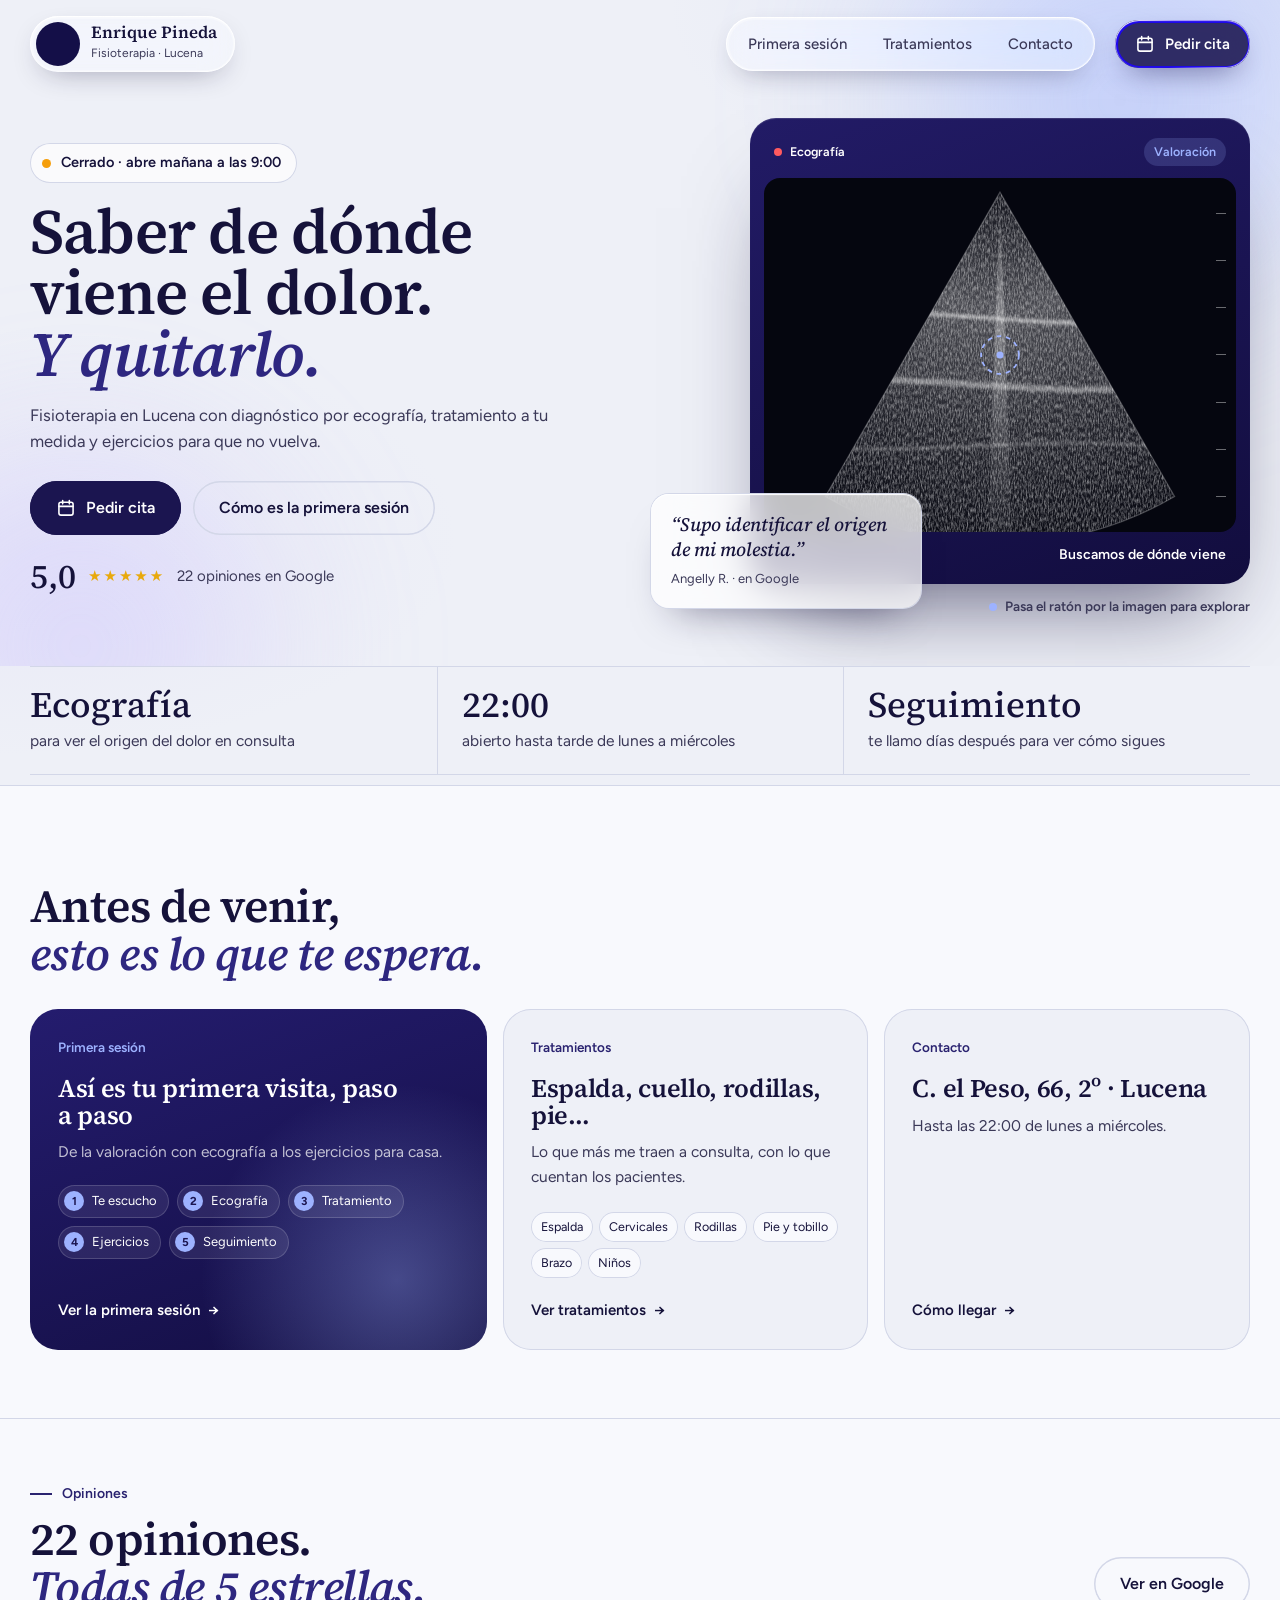
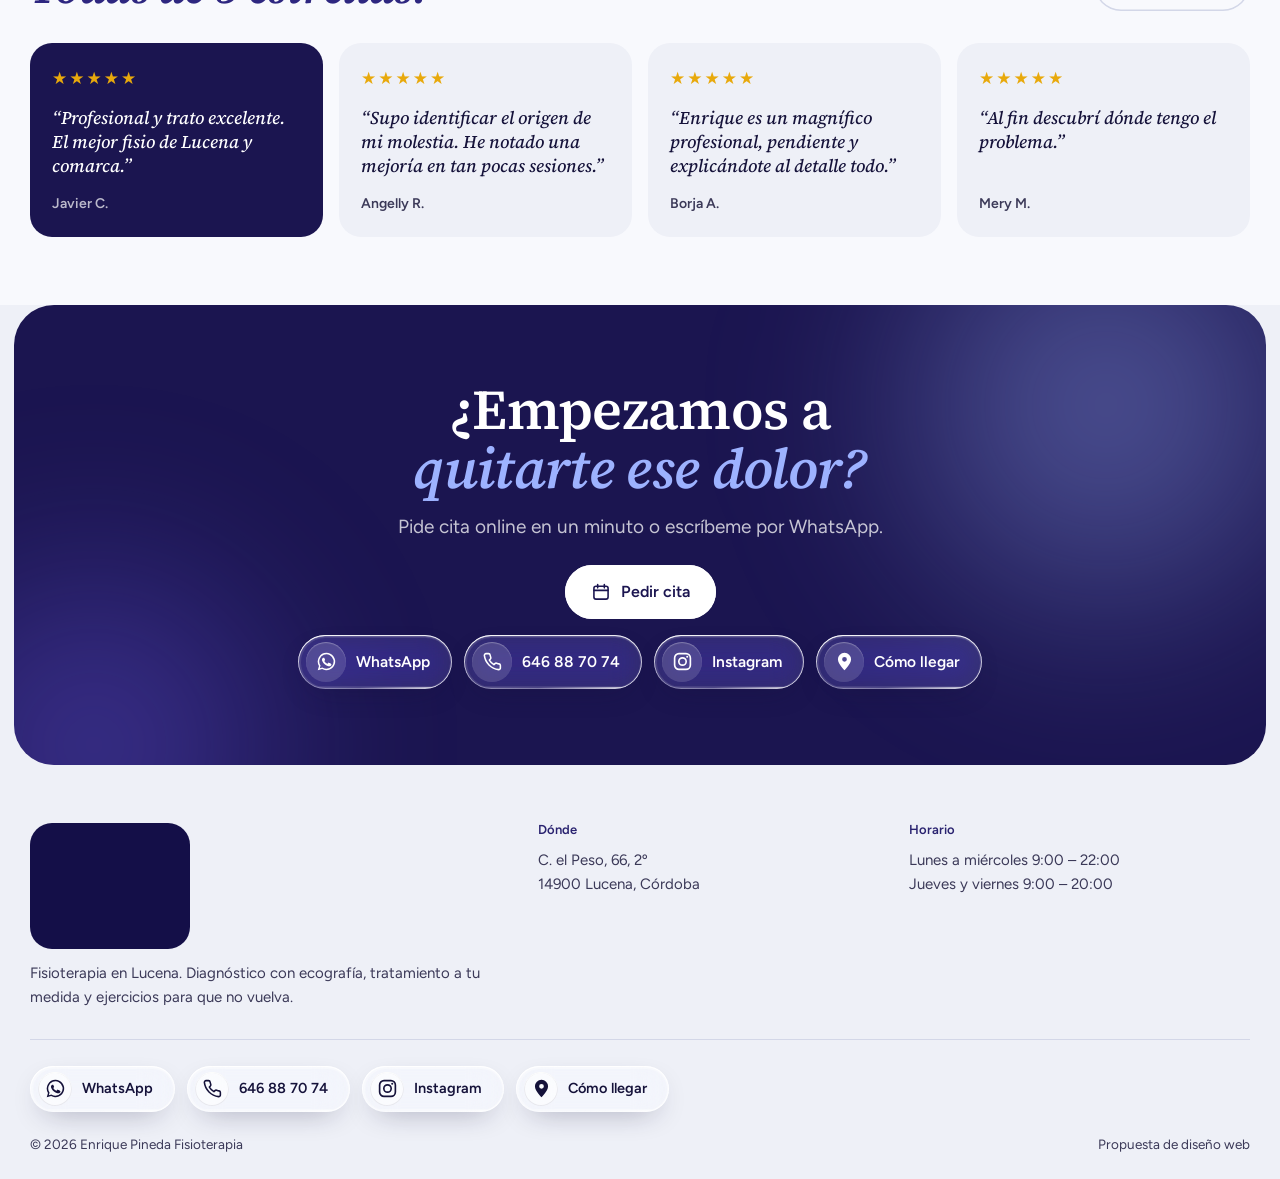
==== commit 2a34a308: "Alinea los botones del panel Co-Authored-By: Claude Opus 5.5 <noreply@anthropic.com> Claude-Session:" ====
--- a/index.html
+++ b/index.html
@@ -3,7 +3,7 @@
 <meta property="og:title" content="Enrique Pineda Fisioterapia · Fisio en Lucena"><meta property="og:description" content="Fisioterapia en Lucena con diagnóstico por ecografía. 5,0 en Google. Abierto de lunes a miércoles hasta las 22:00.">
 <meta property="og:type" content="website"><meta property="og:image" content="https://miiguelcamus.github.io/enrique-pineda/og.jpg"><meta property="og:image:width" content="1200"><meta property="og:image:height" content="630"><meta name="twitter:card" content="summary_large_image">
 <link rel="preconnect" href="https://fonts.googleapis.com"><link rel="preconnect" href="https://fonts.gstatic.com" crossorigin>
-<link href="https://fonts.googleapis.com/css2?family=Source+Serif+4:ital,opsz,wght@0,8..60,400..700;1,8..60,400..600&family=Figtree:wght@400;500;600;700&display=swap" rel="stylesheet"><link rel="stylesheet" href="styles.css?v=12">
+<link href="https://fonts.googleapis.com/css2?family=Source+Serif+4:ital,opsz,wght@0,8..60,400..700;1,8..60,400..600&family=Figtree:wght@400;500;600;700&display=swap" rel="stylesheet"><link rel="stylesheet" href="styles.css?v=13">
 <link rel="icon" href="data:image/svg+xml,%3Csvg xmlns='http://www.w3.org/2000/svg' viewBox='0 0 32 32'%3E%3Crect width='32' height='32' rx='8' fill='%231B1550'/%3E%3Ctext x='16' y='22' font-family='Georgia' font-size='15' text-anchor='middle' fill='white'%3EEP%3C/text%3E%3C/svg%3E">
 </head><body class="p-index">
 <header class="top"><div class="wrap tin">
--- a/styles.css
+++ b/styles.css
@@ -563,7 +563,7 @@
 .citas .est{font-size:12.5px;font-weight:700;padding:5px 10px;border-radius:999px;background:#E3F6EC;color:#13784A}
 .citas li.pend .est{background:#FFF1D6;color:#8A5A00}
 .btn-c{height:36px;padding:0 14px;border-radius:999px;border:0;background:var(--marino);color:#fff;font:600 13.5px var(--b);cursor:pointer;transition:.25s}
-.citas li.ok .btn-c{display:none}
+.citas li.ok .btn-c{visibility:hidden}
 .citas li{grid-template-columns:64px 1fr auto auto 40px}
 .wa-i{display:grid;place-items:center;width:36px;height:36px;border-radius:50%;background:#E7F8EE;color:#1DA851}.wa-i svg{width:18px;height:18px}
 .ag{overflow-x:auto}
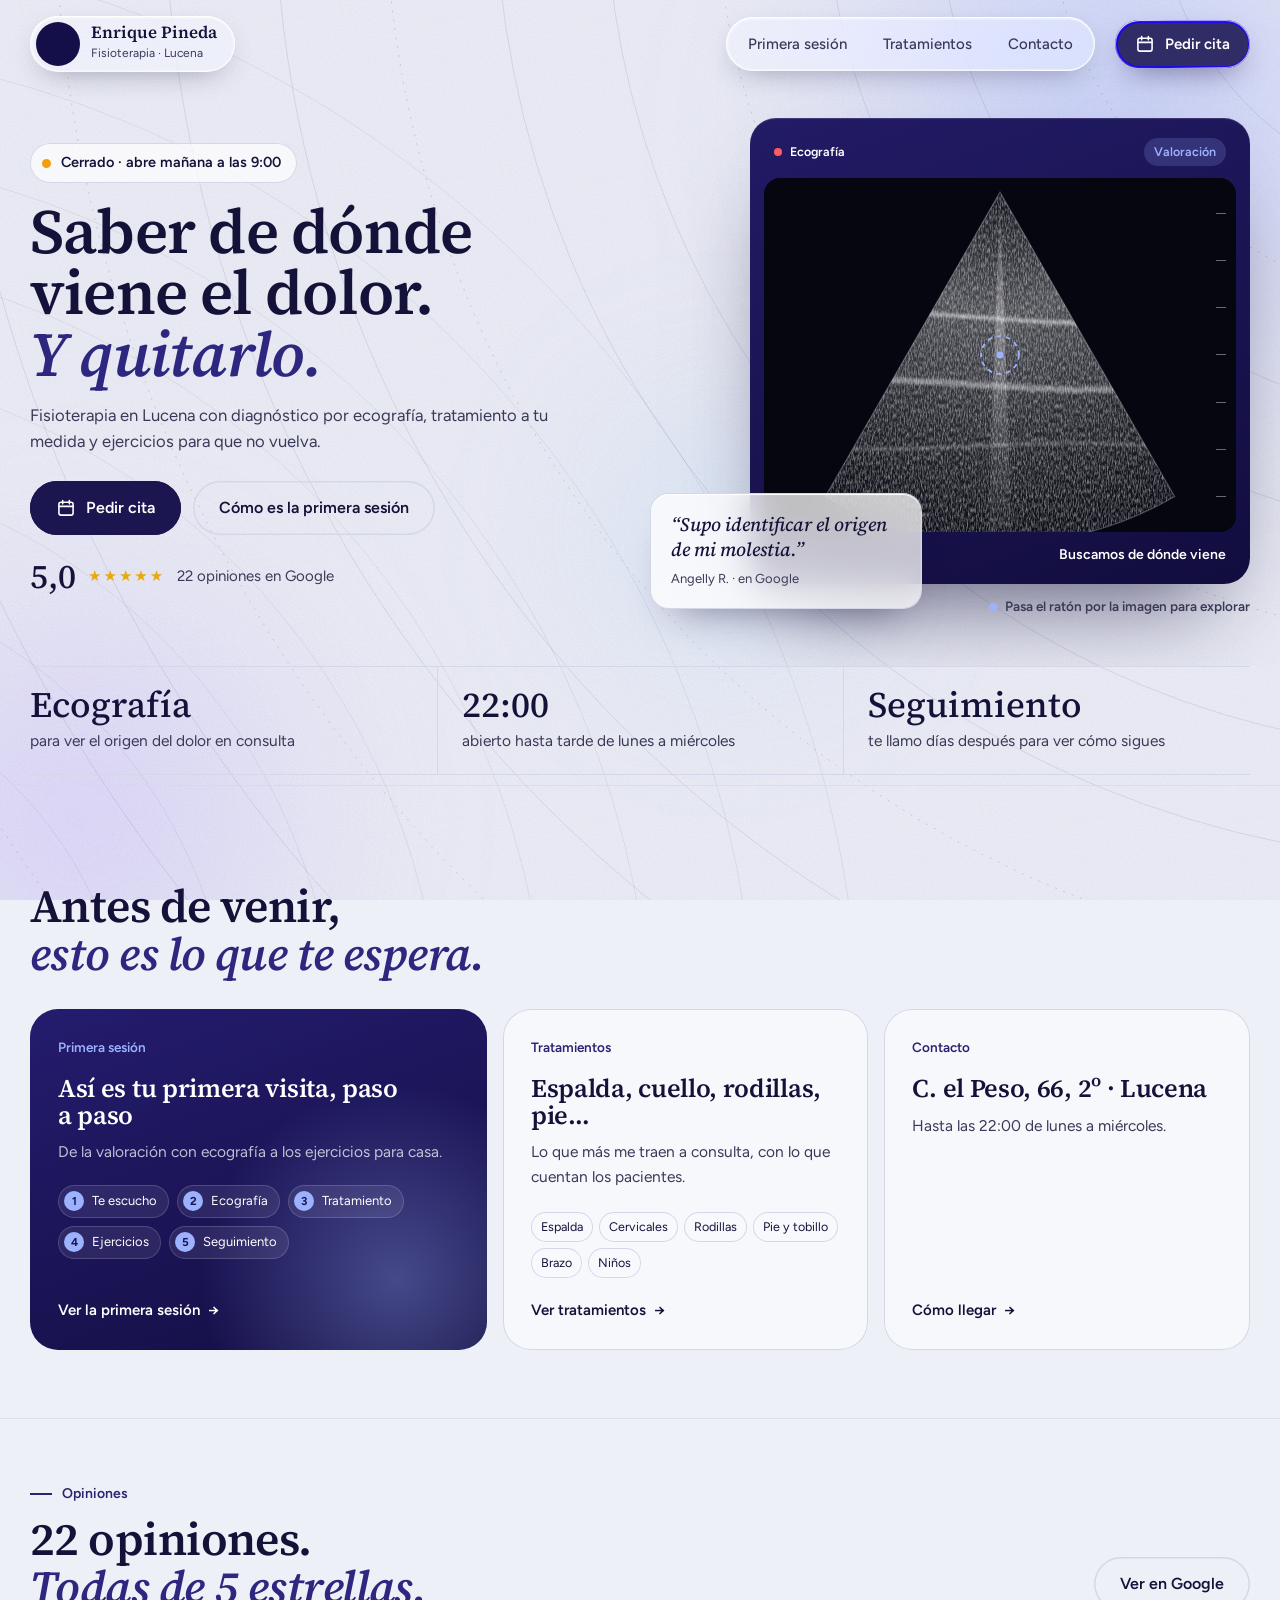
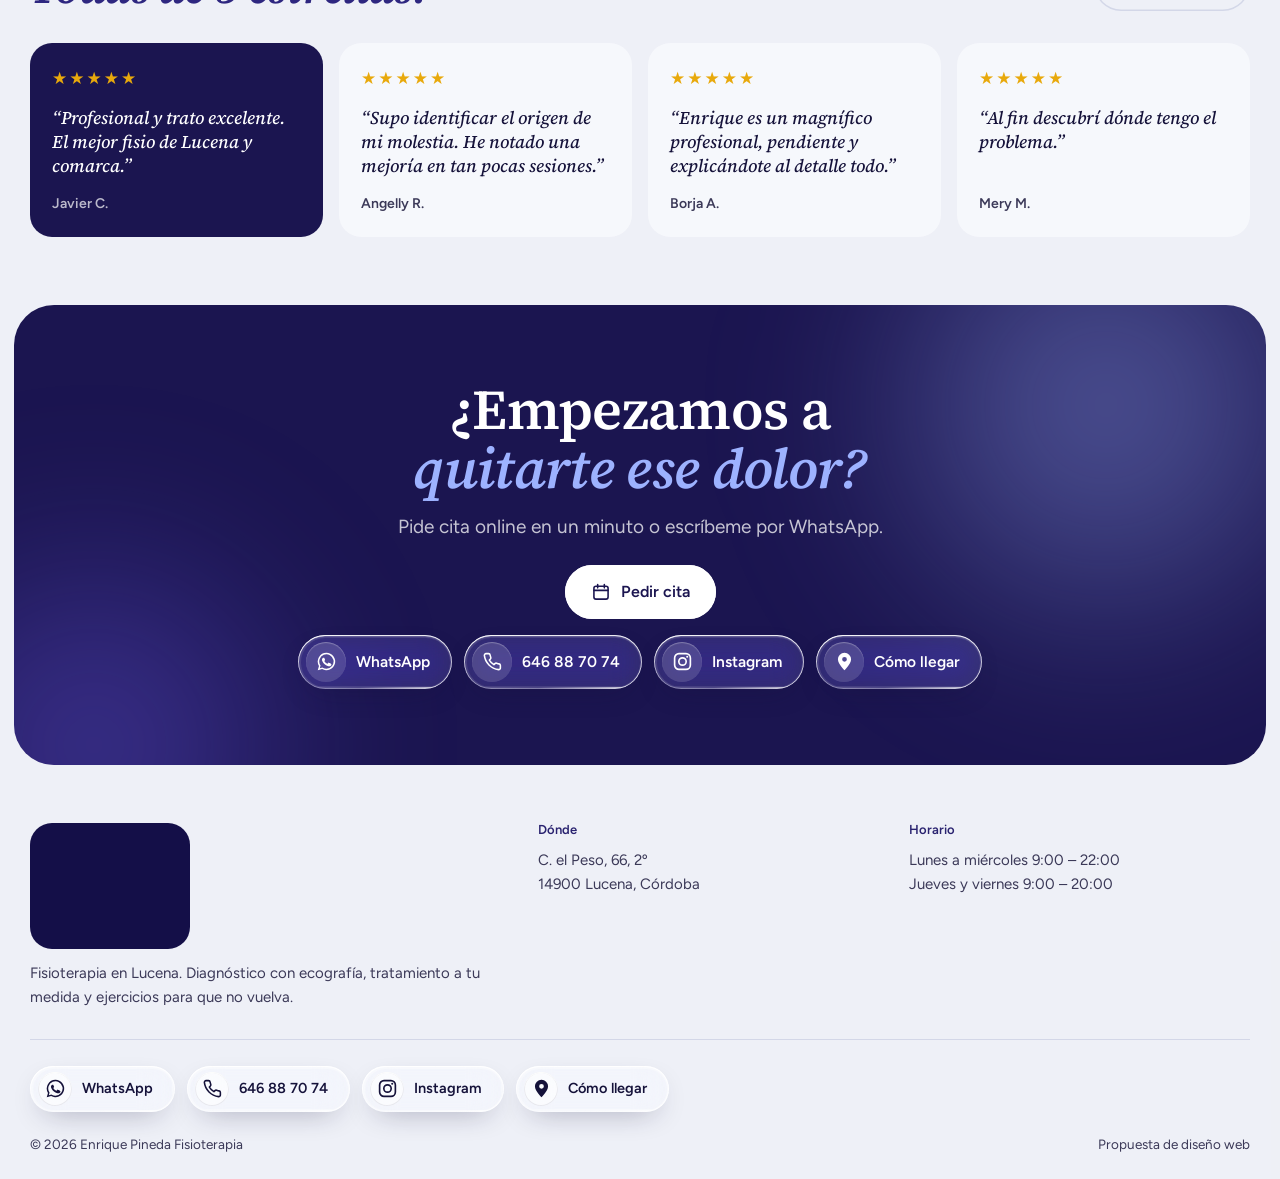
==== commit 90b8926c: "Fondo con capas: arcos de ecógrafo, luces que se mueven, grano y parallax Co-Authored-By: Claude Opu" ====
--- a/index.html
+++ b/index.html
@@ -1,11 +1,11 @@
 <!doctype html><html lang="es"><head><meta charset="utf-8"><meta name="viewport" content="width=device-width,initial-scale=1">
 <title>Enrique Pineda Fisioterapia · Fisio en Lucena</title><meta name="description" content="Fisioterapia en Lucena con diagnóstico por ecografía. 5,0 en Google. Abierto de lunes a miércoles hasta las 22:00."><meta name="theme-color" content="#F3F4F9">
 <meta property="og:title" content="Enrique Pineda Fisioterapia · Fisio en Lucena"><meta property="og:description" content="Fisioterapia en Lucena con diagnóstico por ecografía. 5,0 en Google. Abierto de lunes a miércoles hasta las 22:00.">
-<meta property="og:type" content="website"><meta property="og:image" content="https://miiguelcamus.github.io/enrique-pineda/og.jpg"><meta property="og:image:width" content="1200"><meta property="og:image:height" content="630"><meta name="twitter:card" content="summary_large_image">
+<meta property="og:type" content="website"><meta property="og:image" content="https://lh3.googleusercontent.com/gps-cs-s/ANWiy9TDPPx5HN5voLu350yyLnsIli0tbsr5EGFkxHIJ2i8C45ZOpgxBuerLYftpqGaePZYivNSWUARKgz8eI27tW5CN52xgbGE5AcU-4WLko_1ixAPlxbzzcXPRCS9EcOjyDguggU-z=w1200-k-no"><meta name="twitter:card" content="summary">
 <link rel="preconnect" href="https://fonts.googleapis.com"><link rel="preconnect" href="https://fonts.gstatic.com" crossorigin>
-<link href="https://fonts.googleapis.com/css2?family=Source+Serif+4:ital,opsz,wght@0,8..60,400..700;1,8..60,400..600&family=Figtree:wght@400;500;600;700&display=swap" rel="stylesheet"><link rel="stylesheet" href="styles.css?v=13">
+<link href="https://fonts.googleapis.com/css2?family=Source+Serif+4:ital,opsz,wght@0,8..60,400..700;1,8..60,400..600&family=Figtree:wght@400;500;600;700&display=swap" rel="stylesheet"><link rel="stylesheet" href="styles.css?v=15">
 <link rel="icon" href="data:image/svg+xml,%3Csvg xmlns='http://www.w3.org/2000/svg' viewBox='0 0 32 32'%3E%3Crect width='32' height='32' rx='8' fill='%231B1550'/%3E%3Ctext x='16' y='22' font-family='Georgia' font-size='15' text-anchor='middle' fill='white'%3EEP%3C/text%3E%3C/svg%3E">
-</head><body class="p-index">
+</head><body class="p-index"><div class="fondo" aria-hidden="true"><i class="fb1"></i><i class="fb2"></i><i class="fb3"></i><svg class="farcos" viewBox="0 0 1440 900" preserveAspectRatio="xMidYMid slice"><g class="a1"><circle cx="1440" cy="-40" r="180"/><circle cx="1440" cy="-40" r="275"/><circle cx="1440" cy="-40" r="370"/><circle cx="1440" cy="-40" r="465"/><circle cx="1440" cy="-40" r="560"/><circle cx="1440" cy="-40" r="655"/><circle cx="1440" cy="-40" r="750"/><circle cx="1440" cy="-40" r="845"/><circle cx="1440" cy="-40" r="940"/><circle cx="1440" cy="-40" r="1035"/><circle cx="1440" cy="-40" r="1130"/><circle cx="1440" cy="-40" r="1225"/><circle cx="1440" cy="-40" r="1320"/><circle cx="1440" cy="-40" r="1415"/><circle cx="1440" cy="-40" r="1510"/><circle cx="1440" cy="-40" r="1605"/></g><g class="a2"><circle cx="-60" cy="980" r="160"/><circle cx="-60" cy="980" r="250"/><circle cx="-60" cy="980" r="340"/><circle cx="-60" cy="980" r="430"/><circle cx="-60" cy="980" r="520"/><circle cx="-60" cy="980" r="610"/><circle cx="-60" cy="980" r="700"/><circle cx="-60" cy="980" r="790"/><circle cx="-60" cy="980" r="880"/><circle cx="-60" cy="980" r="970"/></g></svg><b class="fgrano"></b></div>
 <header class="top"><div class="wrap tin">
  <a class="logo vidrio" href="index.html?v=11" aria-label="Enrique Pineda Fisioterapia, inicio"><span class="lg-m"><img src="https://lh3.googleusercontent.com/gps-cs-s/ANWiy9TDPPx5HN5voLu350yyLnsIli0tbsr5EGFkxHIJ2i8C45ZOpgxBuerLYftpqGaePZYivNSWUARKgz8eI27tW5CN52xgbGE5AcU-4WLko_1ixAPlxbzzcXPRCS9EcOjyDguggU-z=w600-k-no" alt="" width="143" height="254"></span><span class="lg-t"><b>Enrique Pineda</b><small>Fisioterapia · Lucena</small></span></a>
  <nav class="nav vidrio" aria-label="Principal"><a href="primera-sesion.html?v=11">Primera sesión</a><a href="tratamientos.html?v=11">Tratamientos</a><a href="contacto.html?v=11">Contacto</a></nav>
@@ -93,4 +93,4 @@
  <div class="pie-b"><span>© 2026 Enrique Pineda Fisioterapia</span><span>Propuesta de diseño web</span></div>
 </div></footer>
 <script>window.EP_HOURS=[[["9:00", "22:00"]], [["9:00", "22:00"]], [["9:00", "22:00"]], [["9:00", "20:00"]], [["9:00", "20:00"]], [], []];window.EP_WA="https://wa.me/34646887074";</script>
-<script src="app.js?v=12"></script></body></html>+<script src="app.js?v=14"></script></body></html>
--- a/styles.css
+++ b/styles.css
@@ -604,3 +604,30 @@
  .pn-top .btn{display:none}
  .pn-bus{min-width:0;width:50%}
 }
+
+/* ===== fondo con capas (arcos de ecógrafo, luces y grano) ===== */
+body{background:var(--papel)}
+.fondo{position:fixed;inset:0;z-index:-1;pointer-events:none;overflow:hidden}
+.fondo i{position:absolute;border-radius:50%;filter:blur(80px);will-change:transform}
+.fb1{width:62vw;height:62vw;max-width:900px;max-height:900px;right:-18%;top:-30%;background:radial-gradient(circle,rgba(140,160,255,.42),transparent 64%);animation:fd1 26s ease-in-out infinite alternate}
+.fb2{width:52vw;height:52vw;max-width:760px;max-height:760px;left:-20%;bottom:-28%;background:radial-gradient(circle,rgba(190,170,255,.4),transparent 64%);animation:fd2 32s ease-in-out infinite alternate}
+.fb3{width:30vw;height:30vw;max-width:440px;max-height:440px;left:42%;top:38%;background:radial-gradient(circle,rgba(120,200,255,.22),transparent 66%);animation:fd3 22s ease-in-out infinite alternate}
+@keyframes fd1{to{transform:translate(-8%,10%) scale(1.08)}}
+@keyframes fd2{to{transform:translate(10%,-8%) scale(.94)}}
+@keyframes fd3{to{transform:translate(-30%,18%) scale(1.12)}}
+.farcos{position:absolute;inset:-8% 0;width:100%;height:116%;will-change:transform}
+.farcos circle{fill:none;stroke:var(--marino);stroke-width:1;vector-effect:non-scaling-stroke}
+.farcos .a1 circle{stroke-opacity:.075}
+.farcos .a1 circle:nth-child(3n){stroke-opacity:.12;stroke-dasharray:2 7}
+.farcos .a2 circle{stroke-opacity:.05}
+.fgrano{position:absolute;inset:0;opacity:.32;mix-blend-mode:multiply;background-image:url("data:image/svg+xml,%3Csvg xmlns='http://www.w3.org/2000/svg' width='160' height='160'%3E%3Cfilter id='n'%3E%3CfeTurbulence type='fractalNoise' baseFrequency='.9' numOctaves='2' stitchTiles='stitch'/%3E%3CfeColorMatrix values='0 0 0 0 .1 0 0 0 0 .08 0 0 0 0 .3 0 0 0 .3 0'/%3E%3C/filter%3E%3Crect width='100%25' height='100%25' filter='url(%23n)'/%3E%3C/svg%3E")}
+/* secciones translúcidas para que se vean las capas */
+.explora,.opin{background:rgba(248,249,253,.55);backdrop-filter:blur(2px)}
+.tc,.op,.xc:not(.xc-1),.pn-card{background:rgba(248,249,253,.82)}
+.pie{background:rgba(238,240,247,.6)}
+@media(prefers-reduced-motion:reduce){.fondo i{animation:none}}
+.hero>.capas,.ph>.capas{display:none}
+.farcos .a1 circle{stroke-opacity:.1}
+.farcos .a1 circle:nth-child(3n){stroke-opacity:.16}
+.farcos .a2 circle{stroke-opacity:.07}
+.explora,.opin{background:transparent;backdrop-filter:none;border-top:1px solid rgba(211,215,232,.7)}
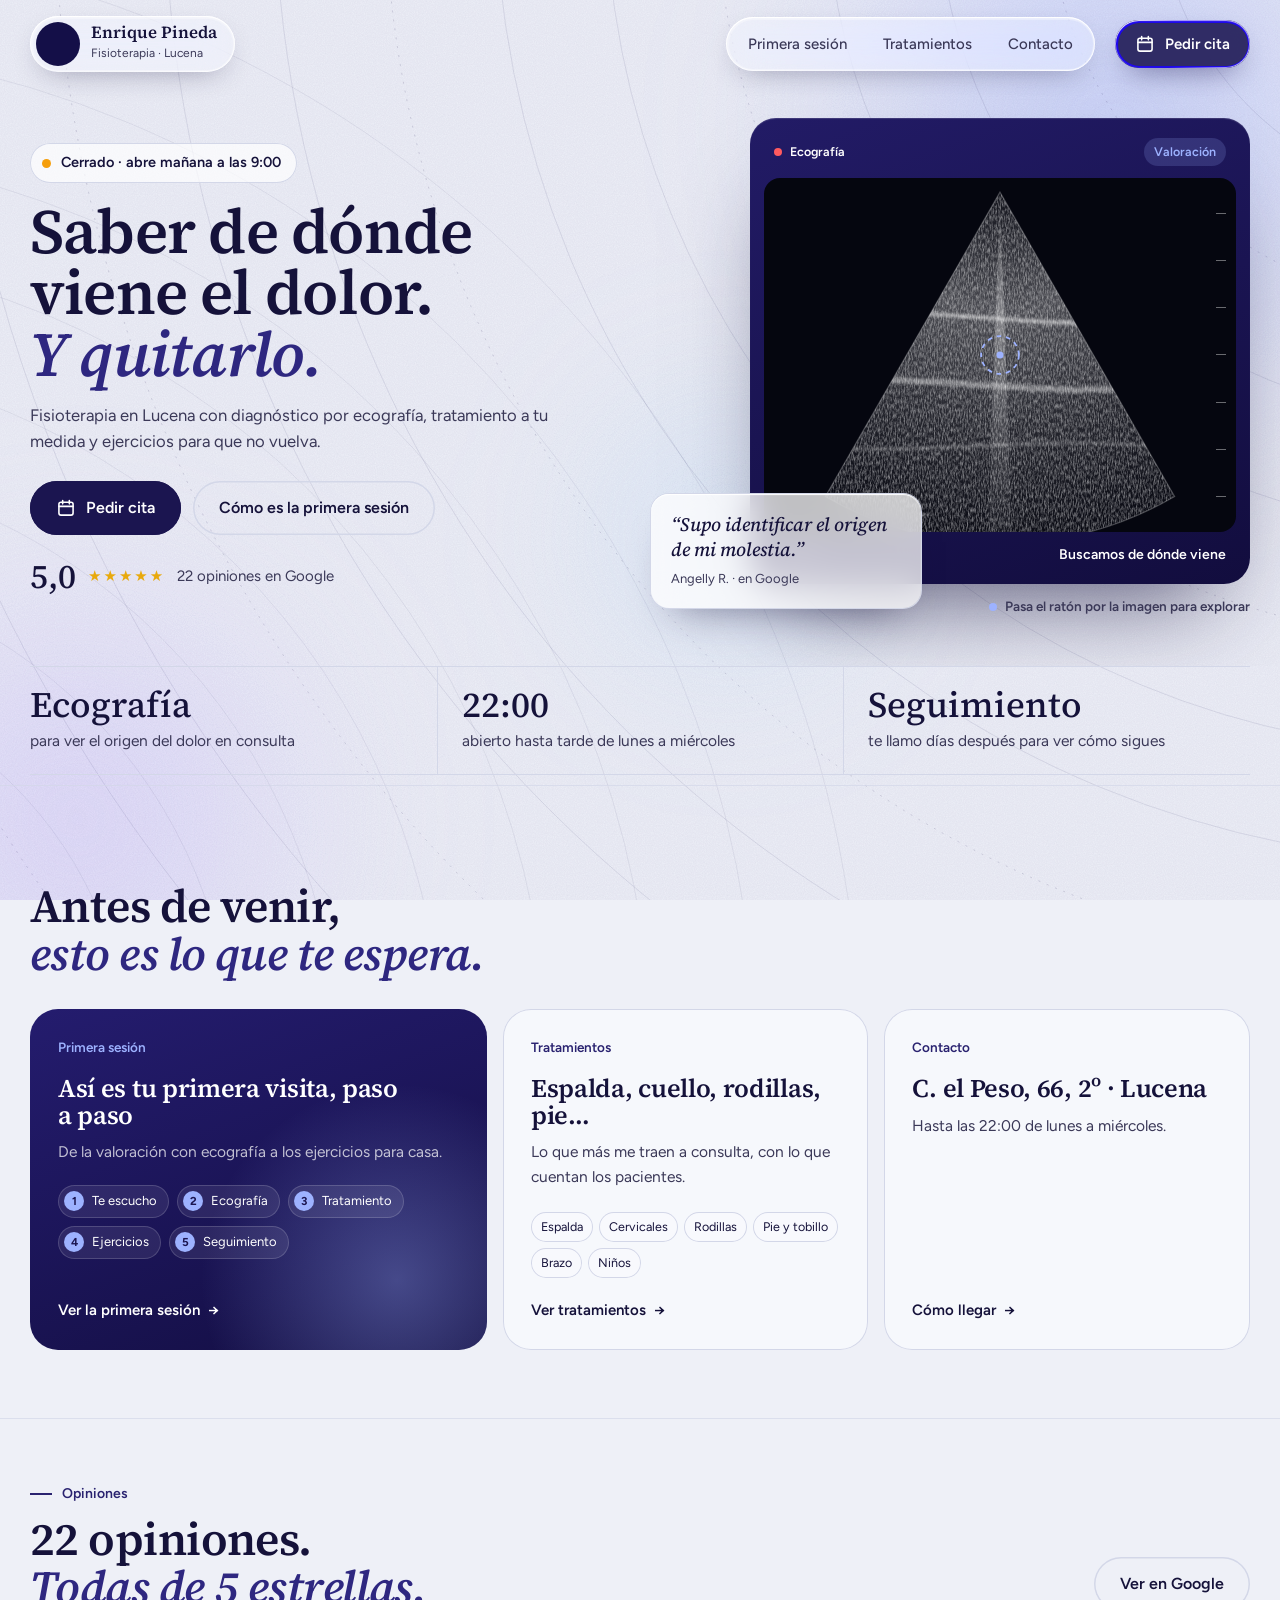
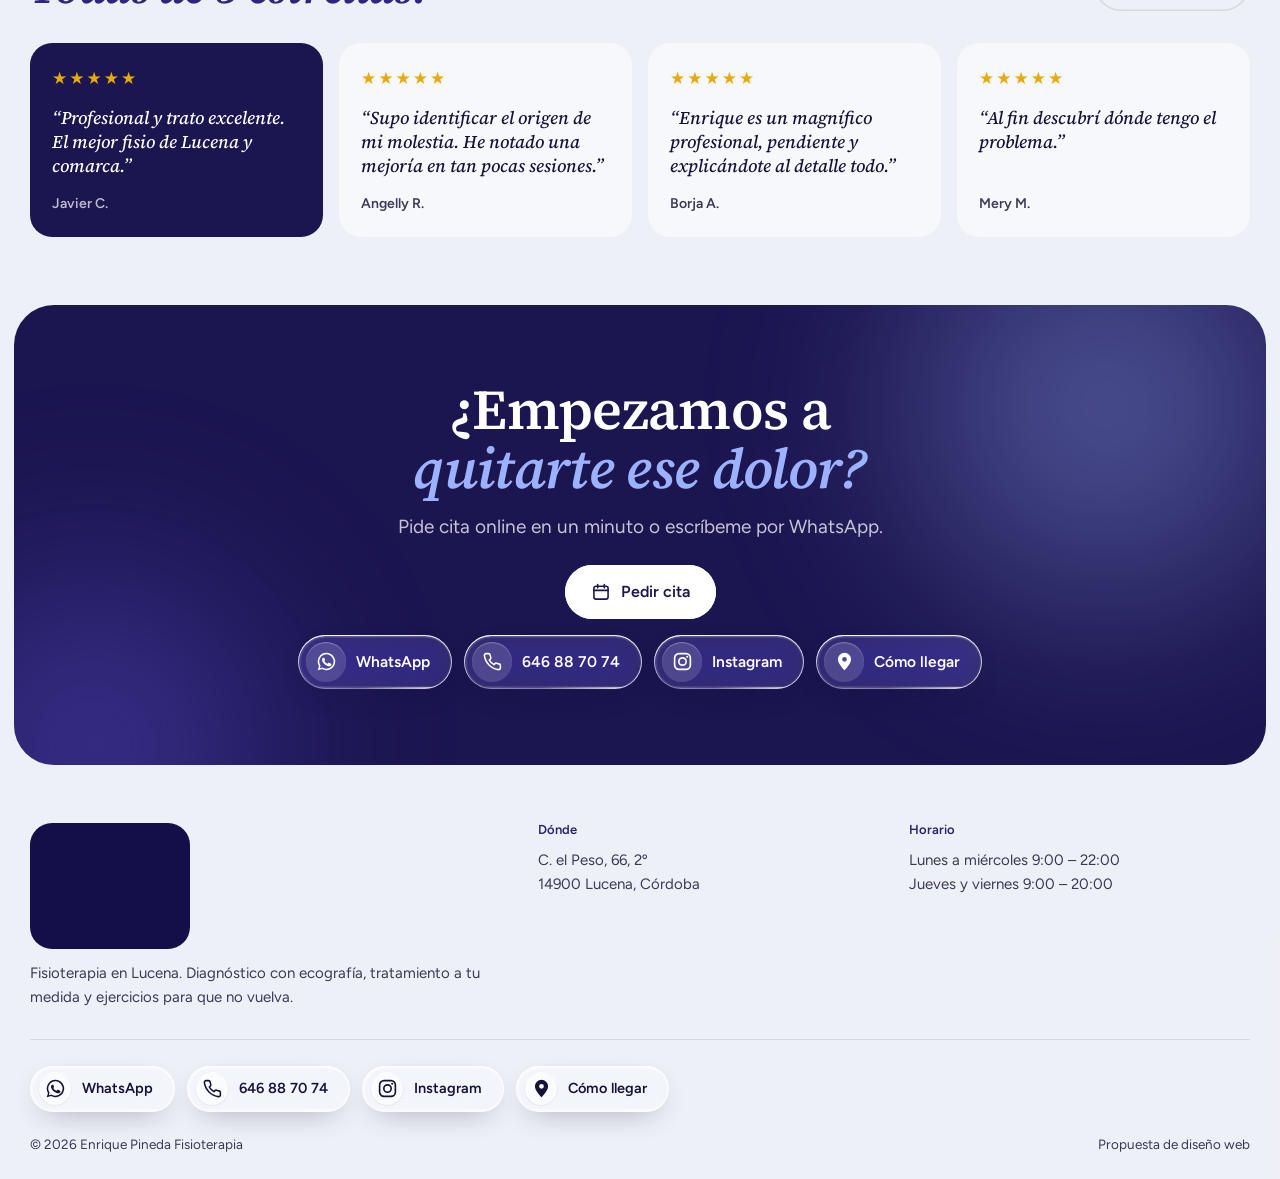
==== commit a69b0867: "Panel: añadir citas desde el propio panel, con validación y aviso Co-Authored-By: Claude Opus 5.5 <n" ====
--- a/index.html
+++ b/index.html
@@ -3,16 +3,16 @@
 <meta property="og:title" content="Enrique Pineda Fisioterapia · Fisio en Lucena"><meta property="og:description" content="Fisioterapia en Lucena con diagnóstico por ecografía. 5,0 en Google. Abierto de lunes a miércoles hasta las 22:00.">
 <meta property="og:type" content="website"><meta property="og:image" content="https://lh3.googleusercontent.com/gps-cs-s/ANWiy9TDPPx5HN5voLu350yyLnsIli0tbsr5EGFkxHIJ2i8C45ZOpgxBuerLYftpqGaePZYivNSWUARKgz8eI27tW5CN52xgbGE5AcU-4WLko_1ixAPlxbzzcXPRCS9EcOjyDguggU-z=w1200-k-no"><meta name="twitter:card" content="summary">
 <link rel="preconnect" href="https://fonts.googleapis.com"><link rel="preconnect" href="https://fonts.gstatic.com" crossorigin>
-<link href="https://fonts.googleapis.com/css2?family=Source+Serif+4:ital,opsz,wght@0,8..60,400..700;1,8..60,400..600&family=Figtree:wght@400;500;600;700&display=swap" rel="stylesheet"><link rel="stylesheet" href="styles.css?v=15">
+<link href="https://fonts.googleapis.com/css2?family=Source+Serif+4:ital,opsz,wght@0,8..60,400..700;1,8..60,400..600&family=Figtree:wght@400;500;600;700&display=swap" rel="stylesheet"><link rel="stylesheet" href="styles.css?v=16">
 <link rel="icon" href="data:image/svg+xml,%3Csvg xmlns='http://www.w3.org/2000/svg' viewBox='0 0 32 32'%3E%3Crect width='32' height='32' rx='8' fill='%231B1550'/%3E%3Ctext x='16' y='22' font-family='Georgia' font-size='15' text-anchor='middle' fill='white'%3EEP%3C/text%3E%3C/svg%3E">
 </head><body class="p-index"><div class="fondo" aria-hidden="true"><i class="fb1"></i><i class="fb2"></i><i class="fb3"></i><svg class="farcos" viewBox="0 0 1440 900" preserveAspectRatio="xMidYMid slice"><g class="a1"><circle cx="1440" cy="-40" r="180"/><circle cx="1440" cy="-40" r="275"/><circle cx="1440" cy="-40" r="370"/><circle cx="1440" cy="-40" r="465"/><circle cx="1440" cy="-40" r="560"/><circle cx="1440" cy="-40" r="655"/><circle cx="1440" cy="-40" r="750"/><circle cx="1440" cy="-40" r="845"/><circle cx="1440" cy="-40" r="940"/><circle cx="1440" cy="-40" r="1035"/><circle cx="1440" cy="-40" r="1130"/><circle cx="1440" cy="-40" r="1225"/><circle cx="1440" cy="-40" r="1320"/><circle cx="1440" cy="-40" r="1415"/><circle cx="1440" cy="-40" r="1510"/><circle cx="1440" cy="-40" r="1605"/></g><g class="a2"><circle cx="-60" cy="980" r="160"/><circle cx="-60" cy="980" r="250"/><circle cx="-60" cy="980" r="340"/><circle cx="-60" cy="980" r="430"/><circle cx="-60" cy="980" r="520"/><circle cx="-60" cy="980" r="610"/><circle cx="-60" cy="980" r="700"/><circle cx="-60" cy="980" r="790"/><circle cx="-60" cy="980" r="880"/><circle cx="-60" cy="980" r="970"/></g></svg><b class="fgrano"></b></div>
 <header class="top"><div class="wrap tin">
- <a class="logo vidrio" href="index.html?v=11" aria-label="Enrique Pineda Fisioterapia, inicio"><span class="lg-m"><img src="https://lh3.googleusercontent.com/gps-cs-s/ANWiy9TDPPx5HN5voLu350yyLnsIli0tbsr5EGFkxHIJ2i8C45ZOpgxBuerLYftpqGaePZYivNSWUARKgz8eI27tW5CN52xgbGE5AcU-4WLko_1ixAPlxbzzcXPRCS9EcOjyDguggU-z=w600-k-no" alt="" width="143" height="254"></span><span class="lg-t"><b>Enrique Pineda</b><small>Fisioterapia · Lucena</small></span></a>
- <nav class="nav vidrio" aria-label="Principal"><a href="primera-sesion.html?v=11">Primera sesión</a><a href="tratamientos.html?v=11">Tratamientos</a><a href="contacto.html?v=11">Contacto</a></nav>
- <a class="btn pri hcta vidrio" href="reservar.html?v=11"><svg viewBox="0 0 24 24" aria-hidden="true"><g fill="none" stroke="currentColor" stroke-width="1.9" stroke-linecap="round"><rect x="3.5" y="5" width="17" height="15.5" rx="2.5"/><path d="M3.5 10h17M8 3v4M16 3v4"/></g></svg> Pedir cita</a>
+ <a class="logo vidrio" href="index.html?v=16" aria-label="Enrique Pineda Fisioterapia, inicio"><span class="lg-m"><img src="https://lh3.googleusercontent.com/gps-cs-s/ANWiy9TDPPx5HN5voLu350yyLnsIli0tbsr5EGFkxHIJ2i8C45ZOpgxBuerLYftpqGaePZYivNSWUARKgz8eI27tW5CN52xgbGE5AcU-4WLko_1ixAPlxbzzcXPRCS9EcOjyDguggU-z=w600-k-no" alt="" width="143" height="254"></span><span class="lg-t"><b>Enrique Pineda</b><small>Fisioterapia · Lucena</small></span></a>
+ <nav class="nav vidrio" aria-label="Principal"><a href="primera-sesion.html?v=16">Primera sesión</a><a href="tratamientos.html?v=16">Tratamientos</a><a href="contacto.html?v=16">Contacto</a></nav>
+ <a class="btn pri hcta vidrio" href="reservar.html?v=16"><svg viewBox="0 0 24 24" aria-hidden="true"><g fill="none" stroke="currentColor" stroke-width="1.9" stroke-linecap="round"><rect x="3.5" y="5" width="17" height="15.5" rx="2.5"/><path d="M3.5 10h17M8 3v4M16 3v4"/></g></svg> Pedir cita</a>
  <button class="burger vidrio" aria-label="Abrir menú" aria-expanded="false" aria-controls="mm"><i></i><i></i></button>
 </div></header>
-<div class="mm" id="mm" aria-hidden="true"><a class="ml" href="primera-sesion.html?v=11">Primera sesión</a><a class="ml" href="tratamientos.html?v=11">Tratamientos</a><a class="ml" href="contacto.html?v=11">Contacto</a><a class="btn pri" href="reservar.html?v=11">Pedir cita</a></div>
+<div class="mm" id="mm" aria-hidden="true"><a class="ml" href="primera-sesion.html?v=16">Primera sesión</a><a class="ml" href="tratamientos.html?v=16">Tratamientos</a><a class="ml" href="contacto.html?v=16">Contacto</a><a class="btn pri" href="reservar.html?v=16">Pedir cita</a></div>
 <main>
 <section class="hero"><div class="capas" aria-hidden="true"><i></i><i></i></div>
  <div class="wrap hg">
@@ -20,7 +20,7 @@
    <p class="estado rv" data-open><span class="dot"></span><span>Lunes a miércoles hasta las 22:00</span></p>
    <h1 class="rv">Saber de dónde<br>viene el dolor.<br><em>Y quitarlo.</em></h1>
    <p class="lead rv">Fisioterapia en Lucena con diagnóstico por ecografía, tratamiento a tu medida y ejercicios para que no vuelva.</p>
-   <div class="hb rv"><a class="btn pri" href="reservar.html?v=11"><svg viewBox="0 0 24 24" aria-hidden="true"><g fill="none" stroke="currentColor" stroke-width="1.9" stroke-linecap="round"><rect x="3.5" y="5" width="17" height="15.5" rx="2.5"/><path d="M3.5 10h17M8 3v4M16 3v4"/></g></svg> Pedir cita</a><a class="btn gh" href="primera-sesion.html?v=11">Cómo es la primera sesión</a></div>
+   <div class="hb rv"><a class="btn pri" href="reservar.html?v=16"><svg viewBox="0 0 24 24" aria-hidden="true"><g fill="none" stroke="currentColor" stroke-width="1.9" stroke-linecap="round"><rect x="3.5" y="5" width="17" height="15.5" rx="2.5"/><path d="M3.5 10h17M8 3v4M16 3v4"/></g></svg> Pedir cita</a><a class="btn gh" href="primera-sesion.html?v=16">Cómo es la primera sesión</a></div>
    <div class="nota rv"><b>5,0</b><span class="est">★★★★★</span><span>22 opiniones en Google</span></div>
   </div>
   <div class="hfig rv"><div class="eco m1" aria-hidden="true">
@@ -64,9 +64,9 @@
 <section class="sec explora"><div class="wrap">
  <div class="sh"><p class="kick rv">Conóceme</p><h2 class="rv">Antes de venir,<br><em>esto es lo que te espera.</em></h2></div>
  <div class="xg">
-  <a class="xc xc-1 rv" href="primera-sesion.html?v=11"><span class="xc-k">Primera sesión</span><h3>Así es tu primera visita, paso a paso</h3><p>De la valoración con ecografía a los ejercicios para casa.</p><ol class="xc-mini"><li>Te escucho</li><li>Ecografía</li><li>Tratamiento</li><li>Ejercicios</li><li>Seguimiento</li></ol><span class="xc-go">Ver la primera sesión</span></a>
-  <a class="xc xc-2 rv" href="tratamientos.html?v=11"><span class="xc-k">Tratamientos</span><h3>Espalda, cuello, rodillas, pie…</h3><p>Lo que más me traen a consulta, con lo que cuentan los pacientes.</p><div class="xc-tags"><span>Espalda</span><span>Cervicales</span><span>Rodillas</span><span>Pie y tobillo</span><span>Brazo</span><span>Niños</span></div><span class="xc-go">Ver tratamientos</span></a>
-  <a class="xc xc-3 rv" href="contacto.html?v=11"><span class="xc-k">Contacto</span><h3>C. el Peso, 66, 2º · Lucena</h3><p>Hasta las 22:00 de lunes a miércoles.</p><span class="xc-go">Cómo llegar</span></a>
+  <a class="xc xc-1 rv" href="primera-sesion.html?v=16"><span class="xc-k">Primera sesión</span><h3>Así es tu primera visita, paso a paso</h3><p>De la valoración con ecografía a los ejercicios para casa.</p><ol class="xc-mini"><li>Te escucho</li><li>Ecografía</li><li>Tratamiento</li><li>Ejercicios</li><li>Seguimiento</li></ol><span class="xc-go">Ver la primera sesión</span></a>
+  <a class="xc xc-2 rv" href="tratamientos.html?v=16"><span class="xc-k">Tratamientos</span><h3>Espalda, cuello, rodillas, pie…</h3><p>Lo que más me traen a consulta, con lo que cuentan los pacientes.</p><div class="xc-tags"><span>Espalda</span><span>Cervicales</span><span>Rodillas</span><span>Pie y tobillo</span><span>Brazo</span><span>Niños</span></div><span class="xc-go">Ver tratamientos</span></a>
+  <a class="xc xc-3 rv" href="contacto.html?v=16"><span class="xc-k">Contacto</span><h3>C. el Peso, 66, 2º · Lucena</h3><p>Hasta las 22:00 de lunes a miércoles.</p><span class="xc-go">Cómo llegar</span></a>
  </div>
 </div></section>
 
@@ -79,13 +79,13 @@
 <section class="cierre"><div class="capas" aria-hidden="true"><i></i><i></i></div><div class="wrap ci">
  <h2 class="rv">¿Empezamos a<br><em>quitarte ese dolor?</em></h2>
  <p class="rv">Pide cita online en un minuto o escríbeme por WhatsApp.</p>
- <div class="hb rv"><a class="btn claro" href="reservar.html?v=11"><svg viewBox="0 0 24 24" aria-hidden="true"><g fill="none" stroke="currentColor" stroke-width="1.9" stroke-linecap="round"><rect x="3.5" y="5" width="17" height="15.5" rx="2.5"/><path d="M3.5 10h17M8 3v4M16 3v4"/></g></svg> Pedir cita</a></div>
+ <div class="hb rv"><a class="btn claro" href="reservar.html?v=16"><svg viewBox="0 0 24 24" aria-hidden="true"><g fill="none" stroke="currentColor" stroke-width="1.9" stroke-linecap="round"><rect x="3.5" y="5" width="17" height="15.5" rx="2.5"/><path d="M3.5 10h17M8 3v4M16 3v4"/></g></svg> Pedir cita</a></div>
  <div class="redes rv ci-r"><a class="rd rd-wa" href="https://wa.me/34646887074" target="_blank" rel="noopener"><span class="rd-i"><svg viewBox="0 0 24 24" aria-hidden="true"><path fill="currentColor" d="M12 2a10 10 0 0 0-8.6 15.1L2 22l5-1.3A10 10 0 1 0 12 2zm0 18.2c-1.5 0-3-.4-4.3-1.2l-.3-.2-3 .8.8-2.9-.2-.3A8.2 8.2 0 1 1 12 20.2zm4.5-6.1c-.2-.1-1.5-.7-1.7-.8-.2-.1-.4-.1-.6.1l-.8 1c-.1.2-.3.2-.5.1a6.7 6.7 0 0 1-3.3-2.9c-.3-.4.2-.4.7-1.4.1-.2 0-.3 0-.4l-.8-1.8c-.2-.5-.4-.4-.6-.4h-.5a1 1 0 0 0-.7.3c-.2.3-.9.9-.9 2.2s1 2.6 1.1 2.7c.1.2 1.9 2.9 4.6 4 1.7.7 2.4.8 3.2.7.5-.1 1.5-.6 1.8-1.2.2-.6.2-1.1.1-1.2l-.5-.3z"/></svg></span><span>WhatsApp</span></a><a class="rd rd-tl" href="tel:+34646887074"><span class="rd-i"><svg viewBox="0 0 24 24" aria-hidden="true"><path fill="none" stroke="currentColor" stroke-width="1.8" stroke-linejoin="round" d="M21 16.6v2.8a1.9 1.9 0 0 1-2.1 1.9A18.6 18.6 0 0 1 2.7 5.1 1.9 1.9 0 0 1 4.6 3h2.8a1.9 1.9 0 0 1 1.9 1.6c.1.9.4 1.8.7 2.6a1.9 1.9 0 0 1-.4 2L8.4 10.4a15 15 0 0 0 5.2 5.2l1.2-1.2a1.9 1.9 0 0 1 2-.4c.8.3 1.7.6 2.6.7a1.9 1.9 0 0 1 1.6 1.9z"/></svg></span><span>646 88 70 74</span></a><a class="rd rd-ig" href="https://www.instagram.com/enriquepinedafisioterapia/" target="_blank" rel="noopener"><span class="rd-i"><svg viewBox="0 0 24 24" aria-hidden="true"><g fill="none" stroke="currentColor" stroke-width="1.9"><rect x="3" y="3" width="18" height="18" rx="5"/><circle cx="12" cy="12" r="4.2"/></g><circle cx="17.4" cy="6.6" r="1.2" fill="currentColor"/></svg></span><span>Instagram</span></a><a class="rd rd-gm" href="https://www.google.com/maps/search/?api=1&query=Enrique+Pineda+Fisioterapia+Lucena" target="_blank" rel="noopener"><span class="rd-i"><svg viewBox="0 0 24 24" aria-hidden="true"><path fill="currentColor" d="M12 2a7.5 7.5 0 0 0-7.5 7.5c0 5.6 7.5 12.5 7.5 12.5s7.5-6.9 7.5-12.5A7.5 7.5 0 0 0 12 2zm0 10.2a2.7 2.7 0 1 1 0-5.4 2.7 2.7 0 0 1 0 5.4z"/></svg></span><span>Cómo llegar</span></a></div>
 </div></section>
 </main>
 <footer class="pie"><div class="wrap">
  <div class="pie-g">
-  <div><a class="logo-full" href="index.html?v=11" aria-label="Enrique Pineda Fisioterapia, inicio"><img src="https://lh3.googleusercontent.com/gps-cs-s/ANWiy9TDPPx5HN5voLu350yyLnsIli0tbsr5EGFkxHIJ2i8C45ZOpgxBuerLYftpqGaePZYivNSWUARKgz8eI27tW5CN52xgbGE5AcU-4WLko_1ixAPlxbzzcXPRCS9EcOjyDguggU-z=w600-k-no" alt="Logotipo de Enrique Pineda Fisioterapia" width="480" height="848"></a><p>Fisioterapia en Lucena. Diagnóstico con ecografía, tratamiento a tu medida y ejercicios para que no vuelva.</p></div>
+  <div><a class="logo-full" href="index.html?v=16" aria-label="Enrique Pineda Fisioterapia, inicio"><img src="https://lh3.googleusercontent.com/gps-cs-s/ANWiy9TDPPx5HN5voLu350yyLnsIli0tbsr5EGFkxHIJ2i8C45ZOpgxBuerLYftpqGaePZYivNSWUARKgz8eI27tW5CN52xgbGE5AcU-4WLko_1ixAPlxbzzcXPRCS9EcOjyDguggU-z=w600-k-no" alt="Logotipo de Enrique Pineda Fisioterapia" width="480" height="848"></a><p>Fisioterapia en Lucena. Diagnóstico con ecografía, tratamiento a tu medida y ejercicios para que no vuelva.</p></div>
   <div><h4>Dónde</h4><p><a href="https://www.google.com/maps/search/?api=1&query=Enrique+Pineda+Fisioterapia+Lucena" target="_blank" rel="noopener">C. el Peso, 66, 2º<br>14900 Lucena, Córdoba</a></p></div>
   <div><h4>Horario</h4><p>Lunes a miércoles 9:00 – 22:00<br>Jueves y viernes 9:00 – 20:00</p></div>
  </div>
@@ -93,4 +93,4 @@
  <div class="pie-b"><span>© 2026 Enrique Pineda Fisioterapia</span><span>Propuesta de diseño web</span></div>
 </div></footer>
 <script>window.EP_HOURS=[[["9:00", "22:00"]], [["9:00", "22:00"]], [["9:00", "22:00"]], [["9:00", "20:00"]], [["9:00", "20:00"]], [], []];window.EP_WA="https://wa.me/34646887074";</script>
-<script src="app.js?v=14"></script></body></html>+<script src="app.js?v=16"></script></body></html>
--- a/styles.css
+++ b/styles.css
@@ -601,7 +601,7 @@
  .citas li{grid-template-columns:54px 1fr auto;row-gap:8px}
  .citas .est{display:none}.wa-i{display:none}
  .st2{grid-template-columns:1fr}
- .pn-top .btn{display:none}
+ .pn-top .btn{height:44px;padding:0 16px;font-size:14px}
  .pn-bus{min-width:0;width:50%}
 }
 
@@ -631,3 +631,30 @@
 .farcos .a1 circle:nth-child(3n){stroke-opacity:.16}
 .farcos .a2 circle{stroke-opacity:.07}
 .explora,.opin{background:transparent;backdrop-filter:none;border-top:1px solid rgba(211,215,232,.7)}
+
+/* ===== nueva cita desde el panel ===== */
+.nc{margin:auto;width:min(560px,calc(100% - 24px));border:0;border-radius:24px;padding:0;background:var(--blanco);color:var(--tinta);box-shadow:0 40px 90px -30px rgba(21,18,58,.55)}
+.nc::backdrop{background:rgba(21,18,58,.38);backdrop-filter:blur(4px)}
+.nc[open]{animation:ncIn .3s var(--ease)}
+@keyframes ncIn{from{opacity:0;transform:translateY(14px) scale(.98)}}
+.nc-f{padding:24px 26px 22px}
+.nc-h{display:flex;justify-content:space-between;align-items:center;margin-bottom:18px}
+.nc-h h2{font-size:28px}
+.nc-x{width:38px;height:38px;border-radius:50%;border:0;background:var(--papel);font-size:22px;line-height:1;cursor:pointer;color:var(--tinta2)}
+.nc-g{display:grid;grid-template-columns:1fr 1fr;gap:12px 14px}
+.nc-g label{display:flex;flex-direction:column;gap:6px;font-size:13.5px;font-weight:600}
+.nc-g label small{font-weight:400;color:var(--tinta2)}
+.nc-full{grid-column:1/-1}
+.nc-g input:not([type=checkbox]),.nc-g select,.nc-g textarea{font:400 15.5px/1.35 var(--b);padding:12px 14px;border-radius:12px;border:0;box-shadow:inset 0 0 0 1.5px var(--linea);background:var(--papel);color:var(--tinta);resize:vertical;width:100%}
+.nc-g input:focus,.nc-g select:focus,.nc-g textarea:focus{outline:none;box-shadow:inset 0 0 0 2px var(--marino2);background:#fff}
+.nc-chk{flex-direction:row!important;align-items:center;gap:10px!important;font-weight:500!important}
+.nc-chk input{width:18px;height:18px;accent-color:var(--marino)}
+.nc-err{min-height:20px;color:#B42318;font-size:13.5px;font-weight:600;margin-top:10px}
+.nc-b{display:flex;justify-content:flex-end;gap:10px;margin-top:6px}
+.nc-b .btn{height:48px}
+.toast{position:fixed;left:50%;bottom:24px;transform:translate(-50%,20px);padding:13px 20px;border-radius:999px;background:var(--marino);color:#fff;font-weight:600;font-size:14.5px;box-shadow:0 20px 40px -16px rgba(21,18,58,.6);opacity:0;pointer-events:none;transition:opacity .3s,transform .4s var(--ease);z-index:100;max-width:calc(100% - 32px);text-align:center}
+.toast.on{opacity:1;transform:translate(-50%,0)}
+.citas li.nueva,.pt tr.nueva{animation:nueva 1.6s var(--ease)}
+@keyframes nueva{0%{background:rgba(157,178,255,.35)}100%{background:transparent}}
+.ag-col i.nueva{background:var(--luz);color:var(--marino);animation:entra .5s var(--ease)}
+@media(max-width:620px){.nc-g{grid-template-columns:1fr}.nc-f{padding:20px 18px}}
